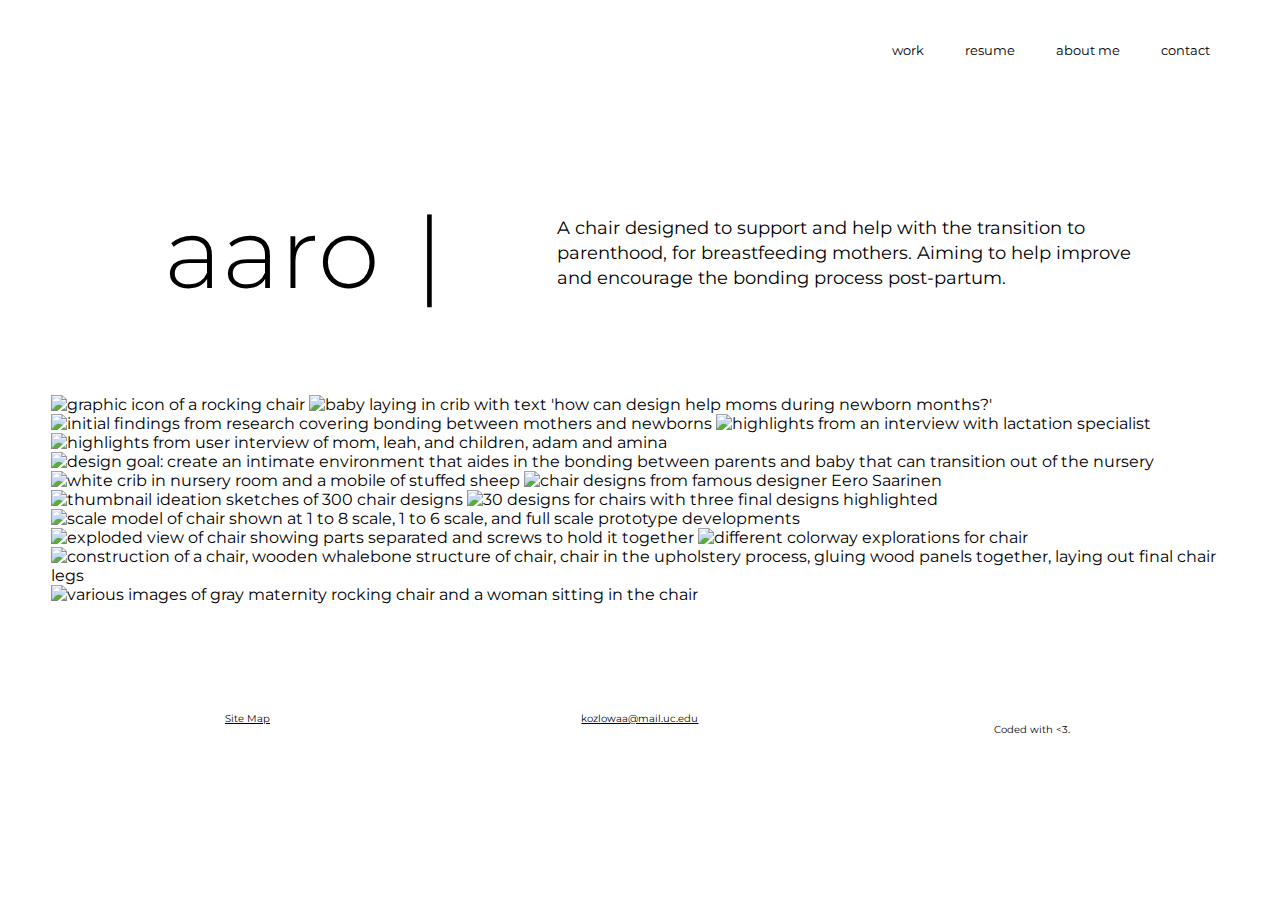
==== aaro.html @ 40eca385 "Add files via upload" ====
<!DOCTYPE html>

<html lang="en-US">

<head>
    <title>Work - Aaro</title> 
    <meta charset="utf-8">
    <meta name="viewport" content="width=device-width, initial-scale=1.0">
    <link rel="stylesheet" type="text/css" href="Kozlowski_Portfolio.css">
    <link rel="stylesheet" href="https://fonts.googleapis.com/css?family=Montserrat:300,400,500,600" type="text/css">
    <link rel="icon" href="/favicon.ico" type="image/x-icon">
    <link rel="icon" href="/favicon-32x32.png" type="image/png" sizes="32x32">
    <link rel="icon" href="/favicon-16x16.png" type="image/png" sizes="16x16">
</head>
    
<body>
    
<header>
<a href="index.html"><div class="logo"></div></a>
<nav>
    <ul>
    <li><a class="navDark" href="work.html">work</a></li>
    <li><a class="navDark" href="resume.html">resume</a></li>
    <li><a class="navDark" href="about-me.html">about me</a></li>
    <li><a class="navDark" href="contact.html">contact</a></li>
    </ul>
</nav>
</header>
    
<main>
    <div class="row">
        <div class="col-1"></div>
        <div class="col-4 page-title-mobile">
            <h1 class="page-title">aaro</h1>
        </div>
        <p class="col-7 subtext-mobile" id="title-subtext-work">A chair designed to support and help with the transition to <br>parenthood, for breastfeeding mothers. Aiming to help improve <br>and encourage the bonding process post-partum.</p>
    </div>
    <img class="col-12" src="Images/aaro/portfolio_kozlowski_Page_04.jpg" alt="graphic icon of a rocking chair">
    <img class="col-12" src="Images/aaro/portfolio_kozlowski_Page_05.jpg" alt="baby laying in crib with text 'how can design help moms during newborn months?'">
    <img class="col-12" src="Images/aaro/portfolio_kozlowski_Page_06.jpg" alt="initial findings from research covering bonding between mothers and newborns">
    <img class="col-12" src="Images/aaro/portfolio_kozlowski_Page_07.jpg" alt="highlights from an interview with lactation specialist">
    <img class="col-12" src="Images/aaro/portfolio_kozlowski_Page_08.jpg" alt="highlights from user interview of mom, leah, and children, adam and amina">
    <img class="col-12" src="Images/aaro/portfolio_kozlowski_Page_09.jpg" alt="design goal: create an intimate environment that aides in the bonding between parents and baby that can transition out of the nursery">
    <img class="col-12" src="Images/aaro/portfolio_kozlowski_Page_10.jpg" alt="white crib in nursery room and a mobile of stuffed sheep">
    <img class="col-12" src="Images/aaro/portfolio_kozlowski_Page_11.jpg" alt="chair designs from famous designer Eero Saarinen">
    <img class="col-12" src="Images/aaro/portfolio_kozlowski_Page_12.jpg" alt="thumbnail ideation sketches of 300 chair designs">
    <img class="col-12" src="Images/aaro/portfolio_kozlowski_Page_13.jpg" alt="30 designs for chairs with three final designs highlighted">
    <img class="col-12" src="Images/aaro/portfolio_kozlowski_Page_14.jpg" alt="scale model of chair shown at 1 to 8 scale, 1 to 6 scale, and full scale prototype developments">
    <img class="col-12" src="Images/aaro/portfolio_kozlowski_Page_15.jpg" alt="exploded view of chair showing parts separated and screws to hold it together">
    <img class="col-12" src="Images/aaro/portfolio_kozlowski_Page_16.jpg" alt="different colorway explorations for chair">
    <img class="col-12" src="Images/aaro/portfolio_kozlowski_Page_17.jpg" alt="construction of a chair, wooden whalebone structure of chair, chair in the upholstery process, gluing wood panels together, laying out final chair legs">
    <img class="col-12" src="Images/aaro/portfolio_kozlowski_Page_18.jpg" alt="various images of gray maternity rocking chair and a woman sitting in the chair">
</main>
    
<footer>
    <div class="footer row">
        <a class="click col-4" href="sitemap.html">Site Map</a>
        <a class="click col-4" href="mailto:kozlowaa@mail.uc.edu">kozlowaa@mail.uc.edu</a>
        <p class="col-4">Coded with &lt;3.</p>
    </div>
</footer>
 
</body>

</html>
---- Kozlowski_Portfolio.css ----
* {
    font-family: "Montserrat", sans-serif;
    box-sizing: border-box;
}

/********* Responsive Grid Sizing ***************/

body {
    margin-left: 4%;
    margin-right: 4%;
    background-color: #FFFFFF;
}

.col-1 { width: 8.33%; }
.col-2 { width: 16.66%; }
.col-3 { width: 25%; }
.col-4 { width: 33.33%; }
.col-5 { width: 41.66%; }
.col-6 { width: 50%; }
.col-7 { width: 58.33%; }
.col-8 { width: 66.66%; }
.col-9 { width: 75%; }
.col-10 { width: 83.33%; }
.col-11 { width: 91.66%; }
.col-12 { width: 100%; }

.row {
    position: relative;
    width: 100%;
}

.row [class*="col-"] {
    float: left;
    padding: 15px;
}

.row:first-child {
    padding-left: 0;
}

.row:last-child {
    padding-right: 0;
}

.row::after {
    content: "";
    clear: both;
    display: table;
}

main {
    clear: both;
    margin: auto;
}

div {
    padding: 0;
}

/*********** Header Styling ****************/

header {
    height: 3em;
}

.logo {
    background-image: url(Images/logo-color.svg);
    background-repeat: no-repeat;
}

.logo:hover {
    background-image: url(Images/logo-line.svg);
    background-repeat: no-repeat;
}

div.logo {
    width: 5.5vw;
    height: 5.5vw;
    float: left;
    margin: 1em;
}

nav {
    float: right;
}

nav ul li{
    list-style-type: none;
    display:inline-block;
    font-weight: 400;
    font-size: 1vw;
    padding: 1.45em;
}

/********** Link Styling ****************/

a.navDark:link {
    text-decoration: none;
    color: #000000;
}

a.navDark:visited {
    color: #000000;
}

a.navWhite:link {
    color: #FFFFFF;
    text-decoration: none;
}

a.navWhite:visited{
    text-decoration: none;
    display:inline-block;
    font-weight: 400;
    font-size: 1vw;
    color: #FFFFFF;
}

a.click:link {
    text-decoration: underline;
    color: #000000;
}

a.click:visited {
    text-decoration: underline;
    color: #F73959;
}

a.navDark:hover, a.click:hover, a.navWhite:hover{
    color: #F73959;
}

a.navDark:active, a.click:active, a.navWhite:active{
    color: #7AC7C3;
}

a.company:link, a.company:visited {
    color: #F73959;
    text-decoration: none;
}

a.company:hover {
    color: #F73959;
    text-decoration: underline;
}

a.company:active {
    color: #7AC7C3;
}

a.overlay:link {
    color: #FFFFFF;
    text-decoration: none;
}

a.overlay:visited {
    text-decoration: none;
}

/************* Home Page Styling ******************/

#home-text {
    font-size: 8vw;
    font-weight: 500;
    margin: 0;
    margin-bottom: 30px;
}

#home-div {
    margin-top: 7em;
}

.text_1, .text_2, .text_3 {
    font-size: 8vw;
    font-weight: 500;
    color: #FFCECE;
    display: inline-block;
    overflow: hidden;
    white-space: nowrap;
    position: relative;
    animation-timing-function: steps(18, end);
    animation-duration: 18s;
    animation-iteration-count: infinite;
}

.text_1 {
    animation-name: text1;
}

.text_2 {
    animation-name: text2;
    left: -5px;
}

.text_3 {
    animation-name: text3;
    left: -18px;
}

.text_1::after, .text_2::after, .text_3::after{
    content: "|";
    position: absolute;
    right: -10px;
    animation-name: caret;
    animation-duration: .75s;
    animation-timing-function: steps(1, end);
    animation-iteration-count: infinite;
}

@keyframes text1 {
    0%, 33%, 66%, 100% {
        width: 0;
    }
    10%, 22% {
        width: 9.2em;
    }
}

@keyframes text2 {
    0%, 33%, 66%, 100% {
        width: 0;
    }
    43%, 55% {
        width: 10em;
    }
}

@keyframes text3 {
    0%, 33%, 66%, 100% {
        width: 0;
    }
    76%, 88% {
        width: 9.05em;
    }
}

@keyframes caret {
    0%, 100% {
        opacity: 0;
    }
    20%, 80% {
        opacity: 1;
    }
}

body.home {
    background-color: #353535;
    color: #FFFFFF; 
}

#index {
    margin-left: auto;
    margin-right: auto;
    margin-top: 18vw;
    text-align: center;
    font-size: 1vw;
}

.downArrow {
    border: solid #FFFFFF;
    border-width: 0 1px 1px 0;
    display: inline-block;
    padding: 10px;
    transform: rotate(45deg);
    z-index: -1;
}

.downArrow:hover {
    border-color: #F73959;
}

.downArrow:active {
    border-color: #7AC7C3;
}

/******************** Text/Font Styling *********************/

.page-title {
    font-size: 7.75vw;
    font-weight: 300;
}

.page-title::after {
    content: "|";
    position: absolute;
    display: inline;
    margin: 0px .35em;
}

#title-subtext-resume {
    margin: 7.8vw 0;
}

#title-subtext-work {
    margin: 7vw 0;
}

.page-title-other {
    font-size: 7.75vw;
    font-weight: 300;
}

h2 {
    font-size: 2.5vw;
    font-weight: 500;
    margin: 2vw 0;
}

h3 {
    color: #F73859;
    font-size: 2vw;
    font-weight: 600;
    padding: 0;
    margin: 1vw 0;
}

th {
    color: #F73859;
    font-size: 2vw;
    font-weight: 600;
    padding: 0;
    margin: 1vw 0;
    text-align: left;
}

td.resume {
    font-weight: 400;
    font-size: 1.4vw;
    list-style-type: none;
    text-align: left;
    margin: 0;
    line-height: 1.55;
    padding: 0 6vw 0 0;
}

caption {
    font-size: 2.5vw;
    font-weight: 500;
    margin: 2vw 0;
    text-align: left;
}

table {
    margin: 0 9.25vw 6vw;
}

h4 {
    font-size: 1.5vw;
    font-weight: 400;
    color: #646464;
    padding: 0;
    margin: 0;
}

p {
    font-weight: 400;
    font-size: 1.4vw;
    line-height: 1.4;
}

/******************** About Me Page Styling *********************/

.profile-image {
    height: 40vw;
    border-radius: 12px;
    margin-right: 5vw;
    width: 35%;
    overflow: hidden;
    position: relative;
}

.profile-pic {
    display: block;
    width: auto;
    position: absolute;
    height: 100%;
    top: 0;
    left: 0;
}

#aboutText {
    padding-top: 0;
}

.button {
    background-color: #7AC7C3;
    border: 2px solid #FFFFFF;
    color: #000000;
    padding: 1.5vw;
    text-align: center;
    text-decoration: none;
    display: block;
    font-size: 1vw;
    border-radius: 10px;
    margin: 2vw auto;
    transition-duration: 0.4s;
    width: 30%;
}

input.button {
    margin-right: 7vw;
    width: 10vw;
}

.button:hover {
    background-color: #FFFFFF;
    border: 2px solid #7AC7C3;
}

.footer {
    font-size: .75vw;
    margin-top: 8%;
    text-align: center;
}

.footer p {
    font-size: .75vw;
}

.center {
    margin: auto;
}

.resumeHeader {
    height: 4vw;
}

/************* Contact Page Styling ****************/

#contact-email-icon {
    background-image: url(Images/mail-icon.svg);
    background-repeat: no-repeat;
    width: 7.5vw;
    height: 5.5vw;
    margin: 2vw auto;
}

#contact-phone-icon {
    background-image: url(Images/phone-icon.svg);
    background-repeat: no-repeat;
    width: 7.5vw;
    height: 5.5vw;
    margin: 2vw auto;
}

#contact-location-icon {
    background-image: url(Images/location-icon.svg);
    background-repeat: no-repeat;
    width: 7.5vw;
    height: 5.5vw;
    margin: 2vw auto 1vw;
}
.contact-card {
    text-align: center;
}

form {
    margin: 15px 0;
}

#message {
    background-color: rgba(35, 35, 35, 10%);
    height: 150px;
    border-radius: 2px;
    padding: 5px;
    margin: 1vw 0;
    border: 0px;
    color: rgba(35, 35, 35, 60%);
    font-size: 1.25vw;
    resize: vertical;
    max-height: 500px;
}

#fname, #lname, #email {
    background-color: rgba(35, 35, 35, 10%);
    height: 3vw;
    border-radius: 2px;
    padding: 5px;
    margin: 1vw 1vw 1vw 0;
    border: 0px;
    color: rgba(35, 35, 35, 60%);
    font-size: 1.25vw;
}

label {
    display: none;
}

/************* Work Page Styling ****************/

.work-card {
    position: relative;
    height: 25vw;
    width: 35vw;
    margin: 10px;
    border-radius: 5px;
    overflow: hidden;
    text-align: center;
}

.image {
    display: block;
    width: auto;
    position: absolute;
    top: 0;
    left: 0;
    height: 100%;
}

.overlay {
    position: absolute;
    top: 0;
    bottom: 0;
    left: 0;
    right: 0;
    height: 100%;
    width: 100%;
    opacity: 0;
    transition: .5s ease;
    background-image: radial-gradient( rgba(0,0,0,.2), rgba(0,0,0,.4));
}

.text {
    position: relative;
    top: 45%;
    color: white;
    text-decoration: none;
    font-weight: 600;
    padding: 0;
}

.work-card:hover .overlay {
    opacity: 1;
}

.full-bleed {
    width: 100%;
}

.introduction {
    margin-bottom: 3vw;
}

figure {
    position: relative;
    height: 30vw;
    overflow: hidden;
    margin: 3.83vw;
}

.pro-esports {
    position: absolute;
    display: block;
    width: auto;
    height: 100%;
    left: -15vw;
    top:0;
}

.video-wrapper {
    width: 95%;
    max-width: 1200px;
    margin: 3vw auto;
    position: relative;
}
.video-container {
    height: 0;
    width: 100%;
    max-width: 100%;
    padding-bottom: 56.25%;
    position: relative;
}

.video-container video {
    position: absolute;
    top: 0;
    left: 0;
    height: 100%;
    width: 100%;
    max-width: 100%;
}

.video-caption {
    width: 80%;
    margin: auto;
}

.portfolio {
    margin-bottom: 6vw;
}
/************* Mobile Styling ****************/

@media only screen and (max-width: 37.5em) {
    
    * {
        font-family: "Montserrat", sans-serif;
        box-sizing: border-box;
    }

    .mobile-resume {
        width: 80%;
        margin: 0 10%;
    }
    
    .mobile-work-card {
        width: 100%;
    }
    
    .image {
        width: 100%;
        height: auto;
        position: absolute;
        top: -40%;
    }
    
    .col-1 {
        display: none;
    }
    
    div.logo {
        width: 10vw;
        height: 10vw;
        float: left;
    }
    
    nav ul li{
        font-weight: 400;
        font-size: 2vw;
        padding: 2em 1em;
    }
    
    #home-text {
        font-size: 10vw;
        margin-bottom: 10px;
    }
    
    #index {
        margin-top: 18vw;
        text-align: center;
        font-size: 2vw;
    }
    
    .page-title-mobile {
        font-size: 7.75vw;
        font-weight: 300;
        width: 100%;
        text-align: center;
    }

    .page-title::after {
        display: none;
    }
    
    p {
        font-size: 2vw;
        line-height: 1.4;
        margin: 0;
    }
    
    .subtext-mobile {
        width: 100%;
        text-align: center;
        margin: 0;
    }
    
    #title-subtext-work {
        margin: 0;
    }
    
    #title-subtext-resume {
        margin: 0;
    }
    
    h2 {
        font-size: 4vw;
    }

    h3 {
        font-size: 3vw;
    }
    
    h4 {
        font-size: 2vw;
        margin: 0 0 10px 0;
    }
    
    th {
        font-size: 3vw;
    }

    td.resume {
        font-size: 2vw;
        line-height: 1.3;
        padding: 0;
    }

    caption {
        font-size: 4vw;
        margin: 20px 0;
    }
    
    .mobile-resume-bottom {
        width: 40%;
        margin: 0 0 0 30px;
    }
    
    .page-title-other {
        text-align: center;
    }
    
    .profile-image {
        display: none;
    }
    
    #aboutText {
        width: 100%;
        padding: 30px;
    }
}
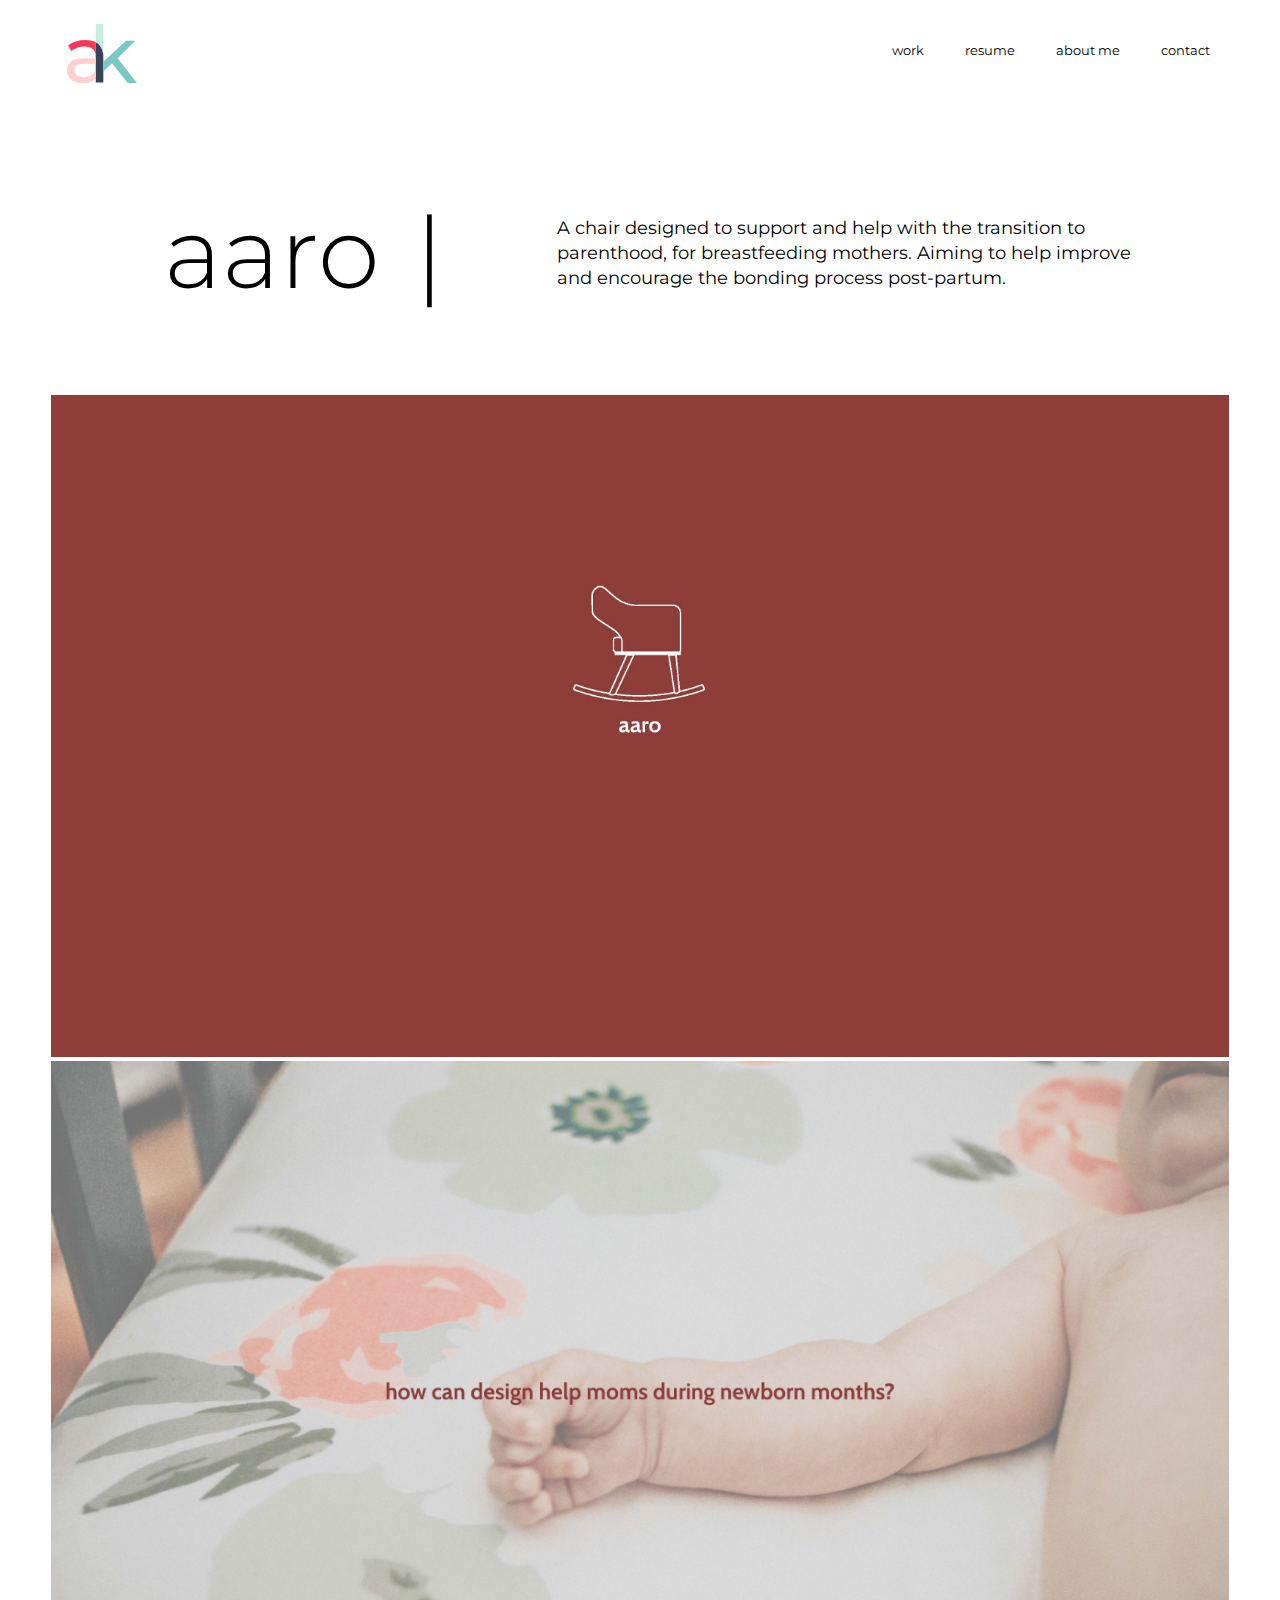
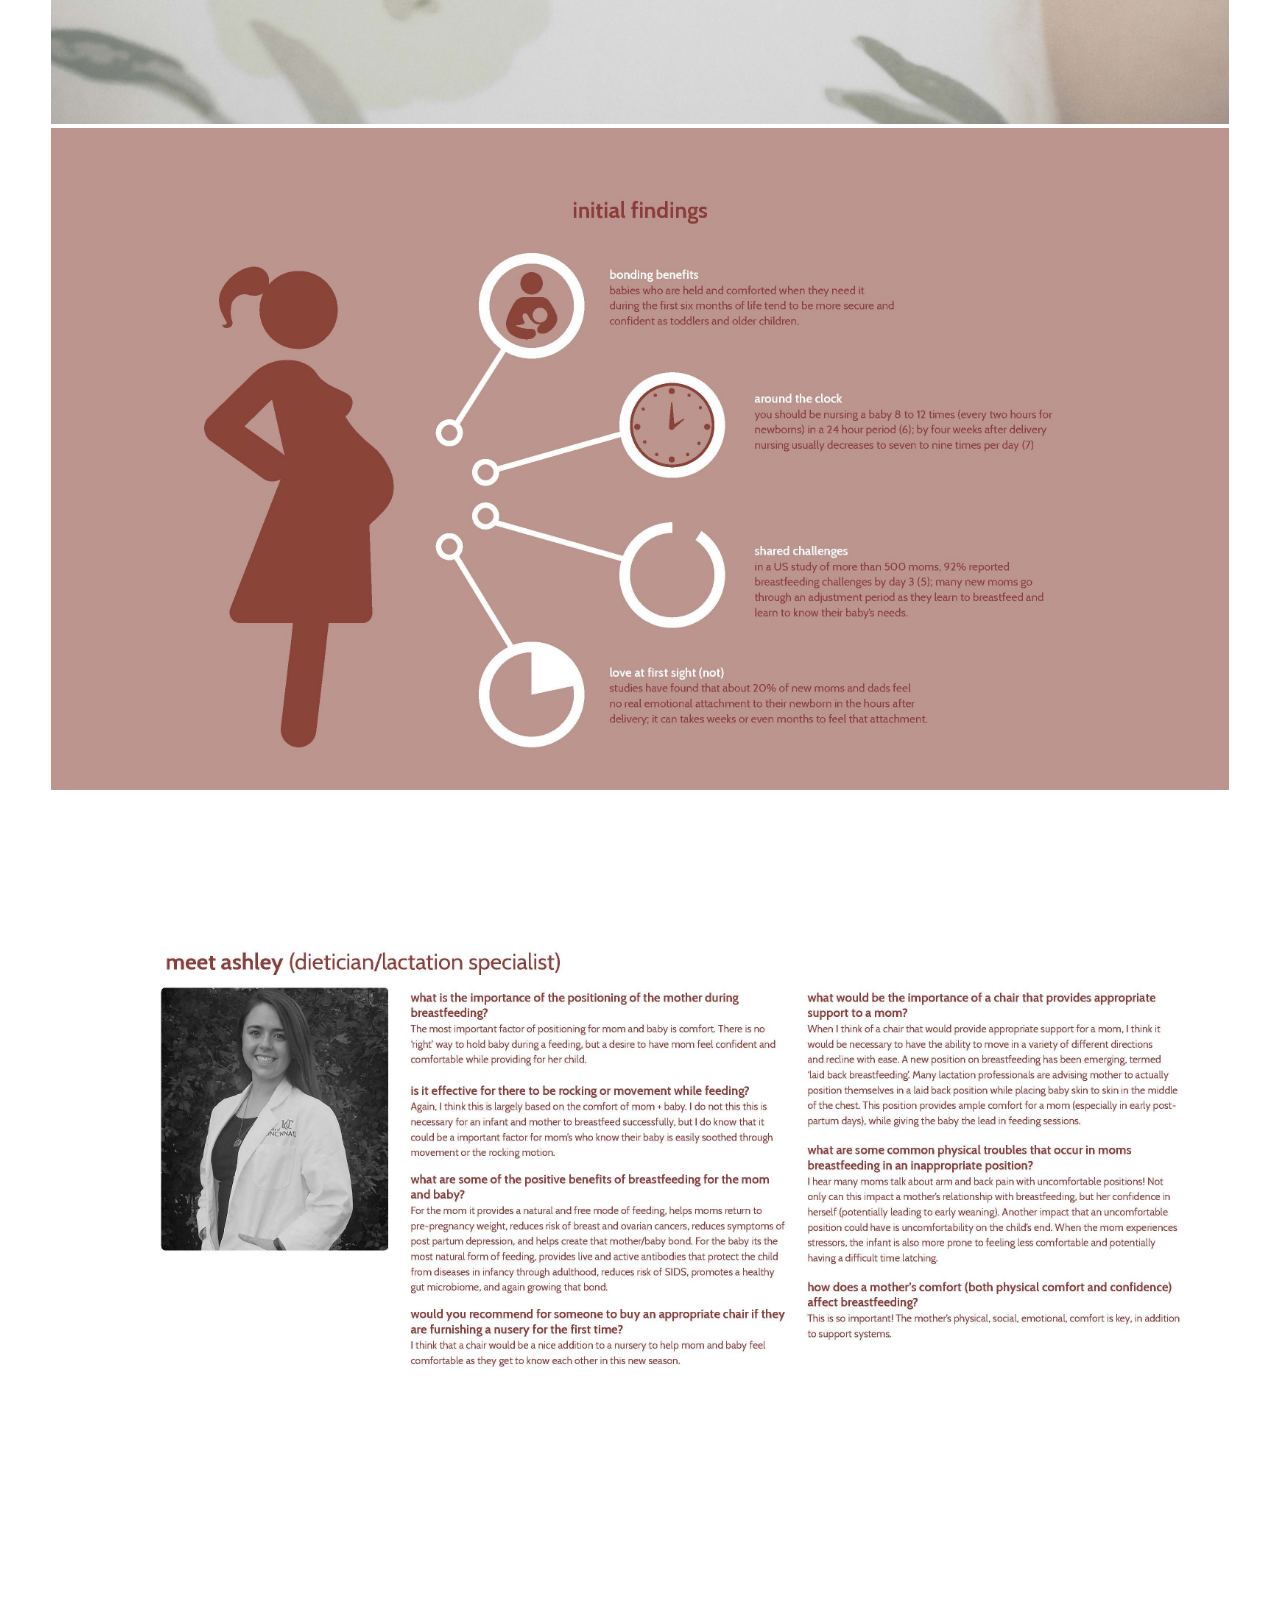
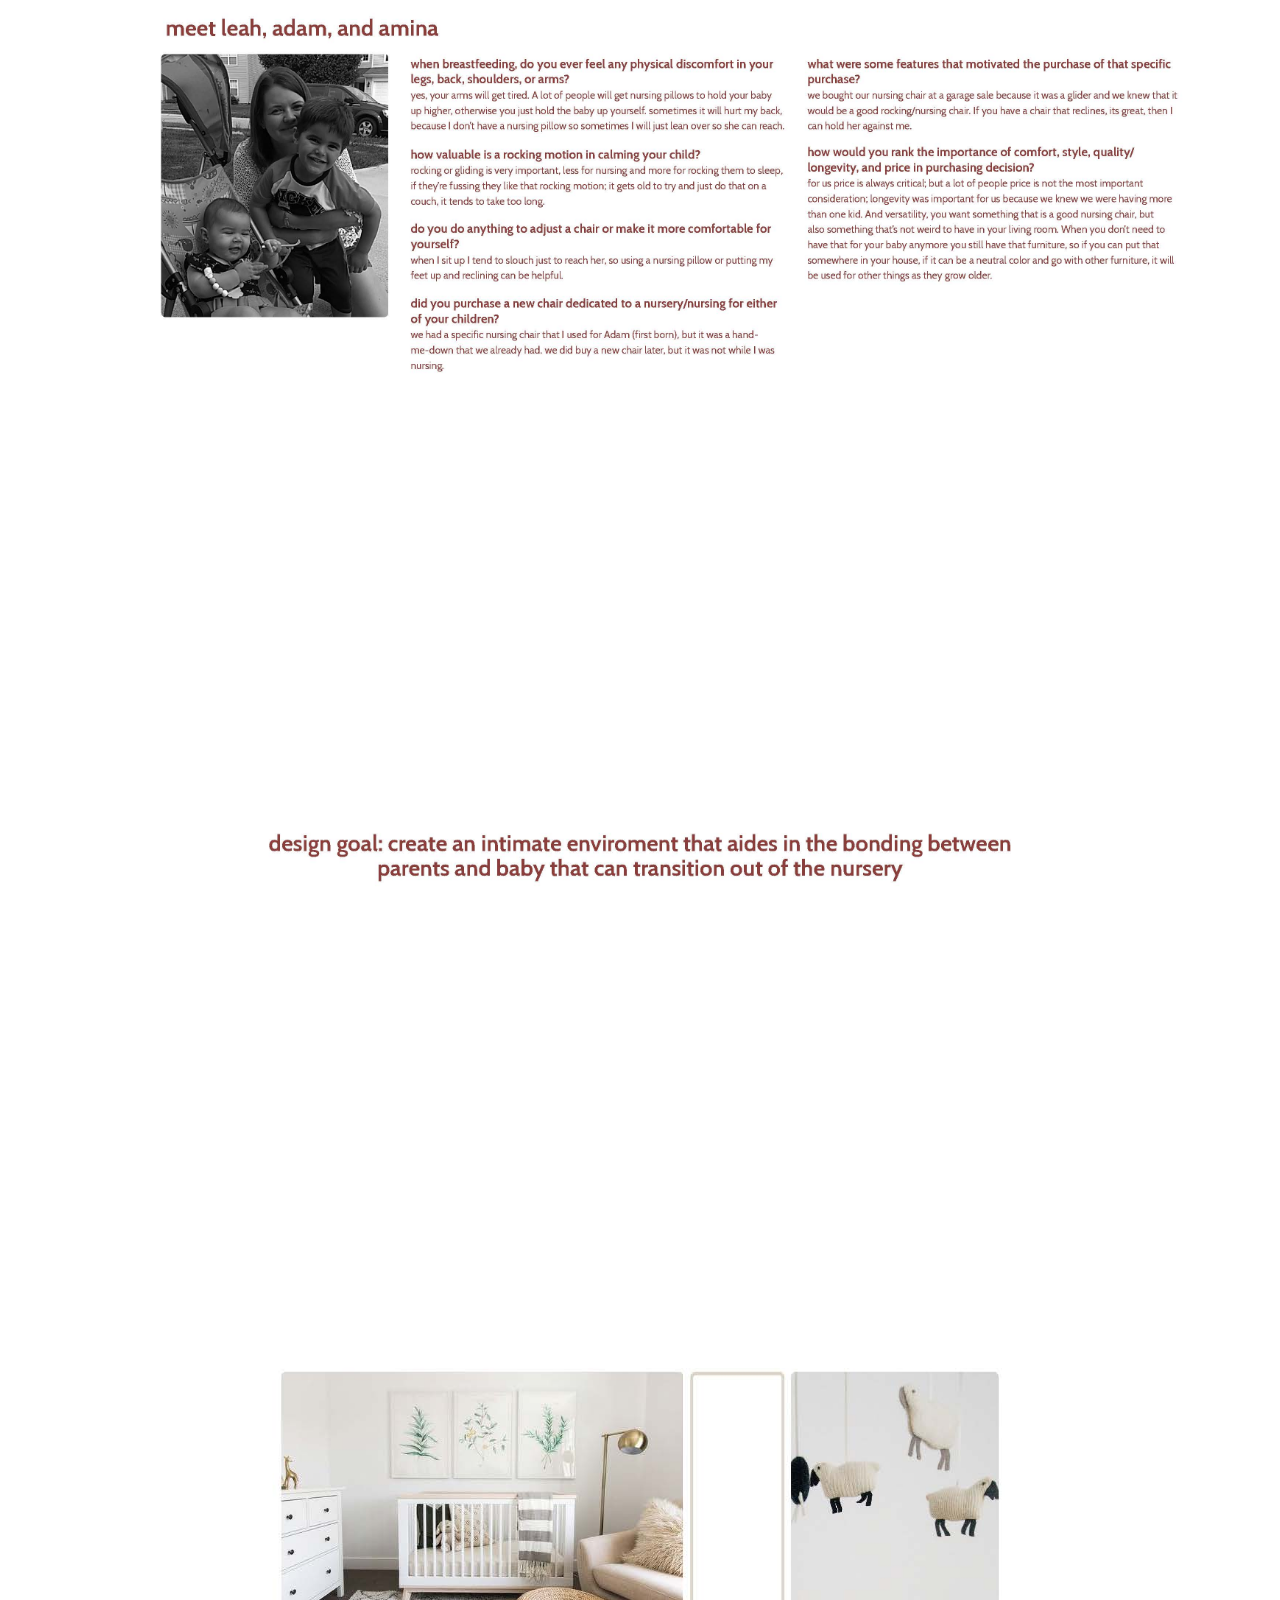
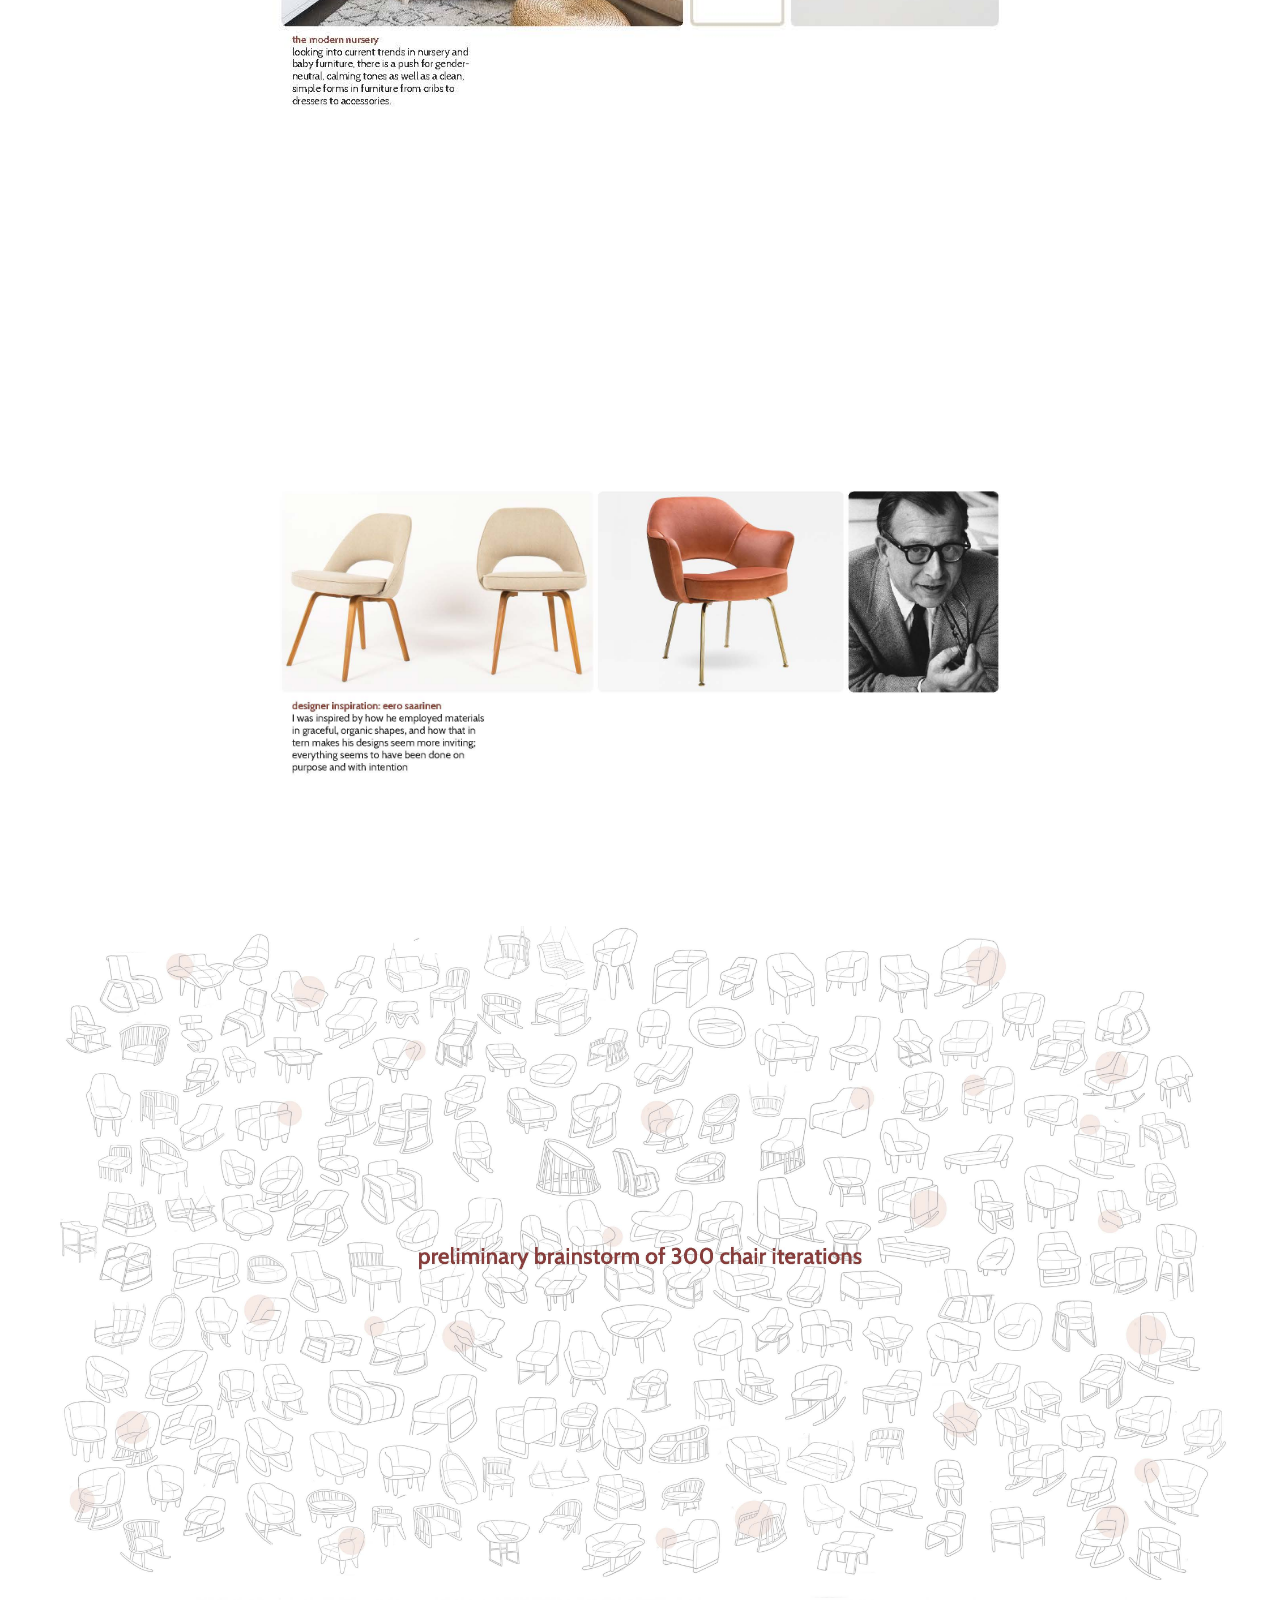
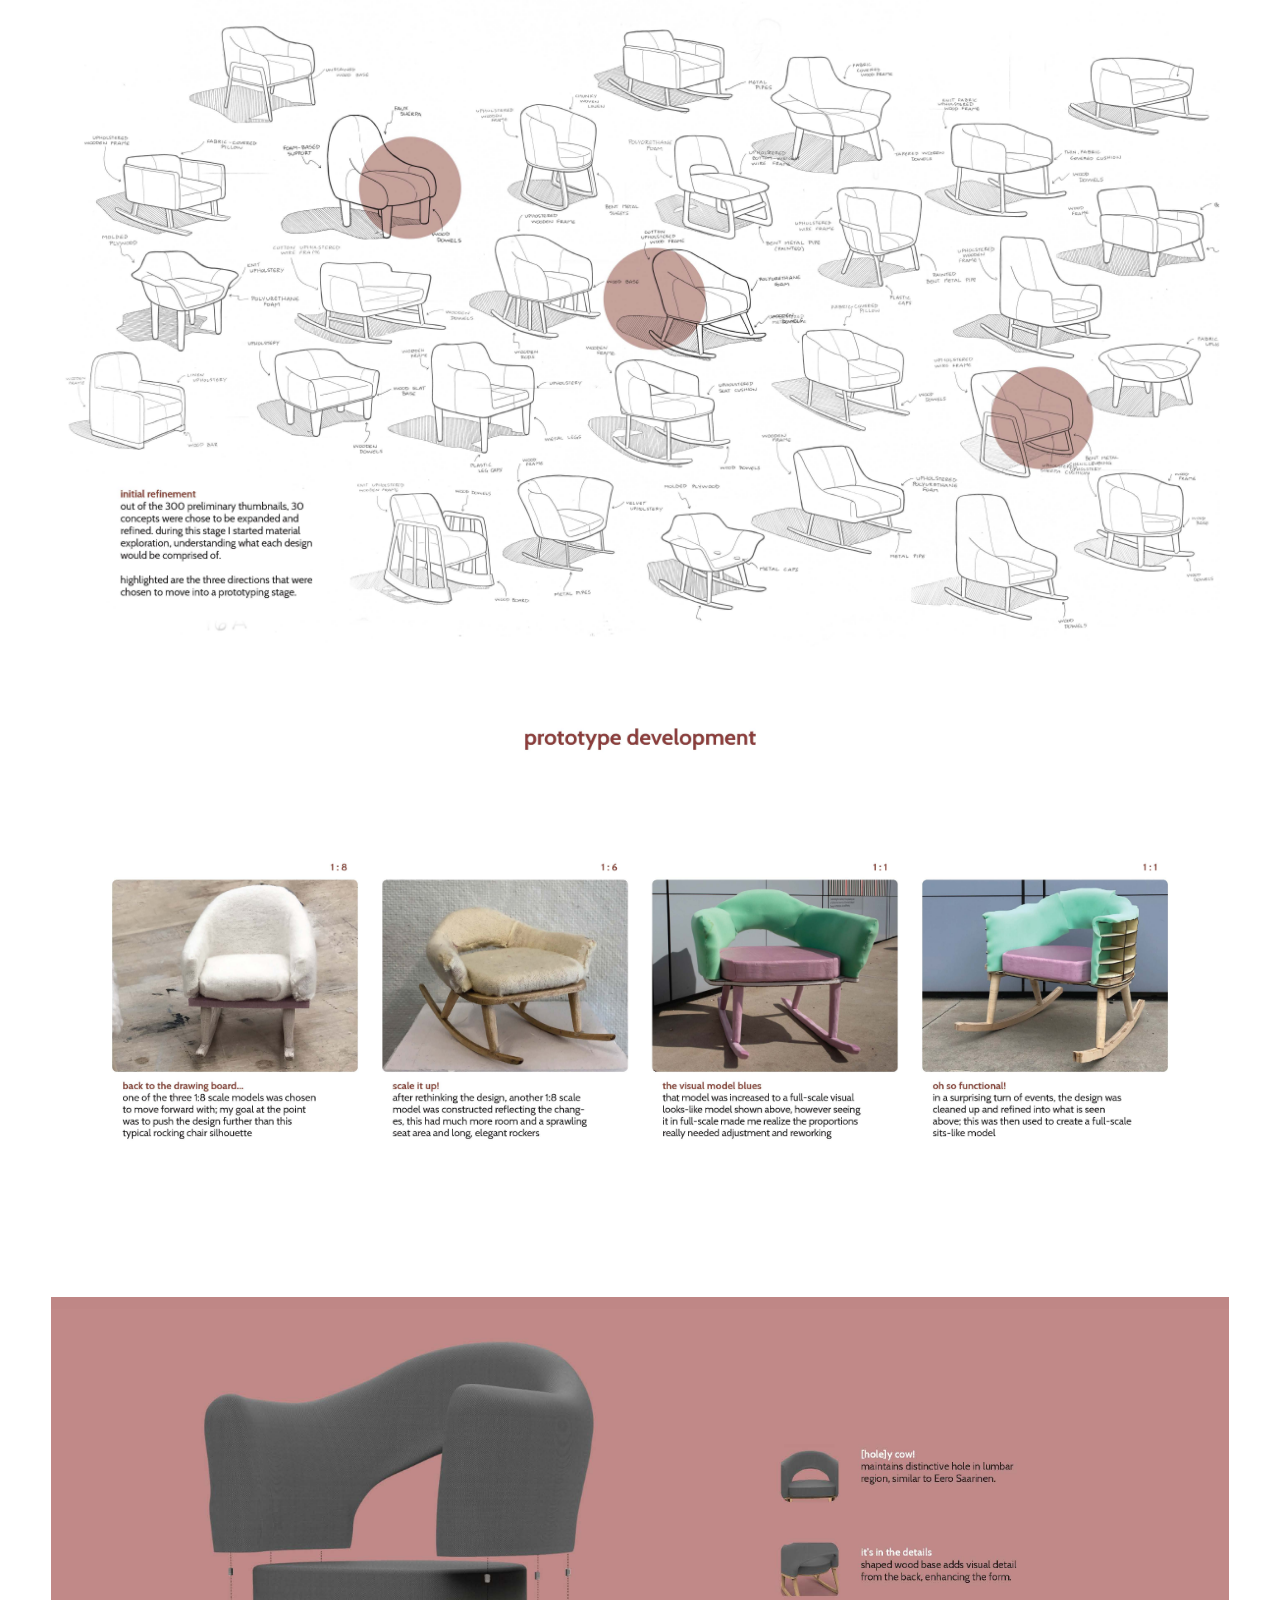
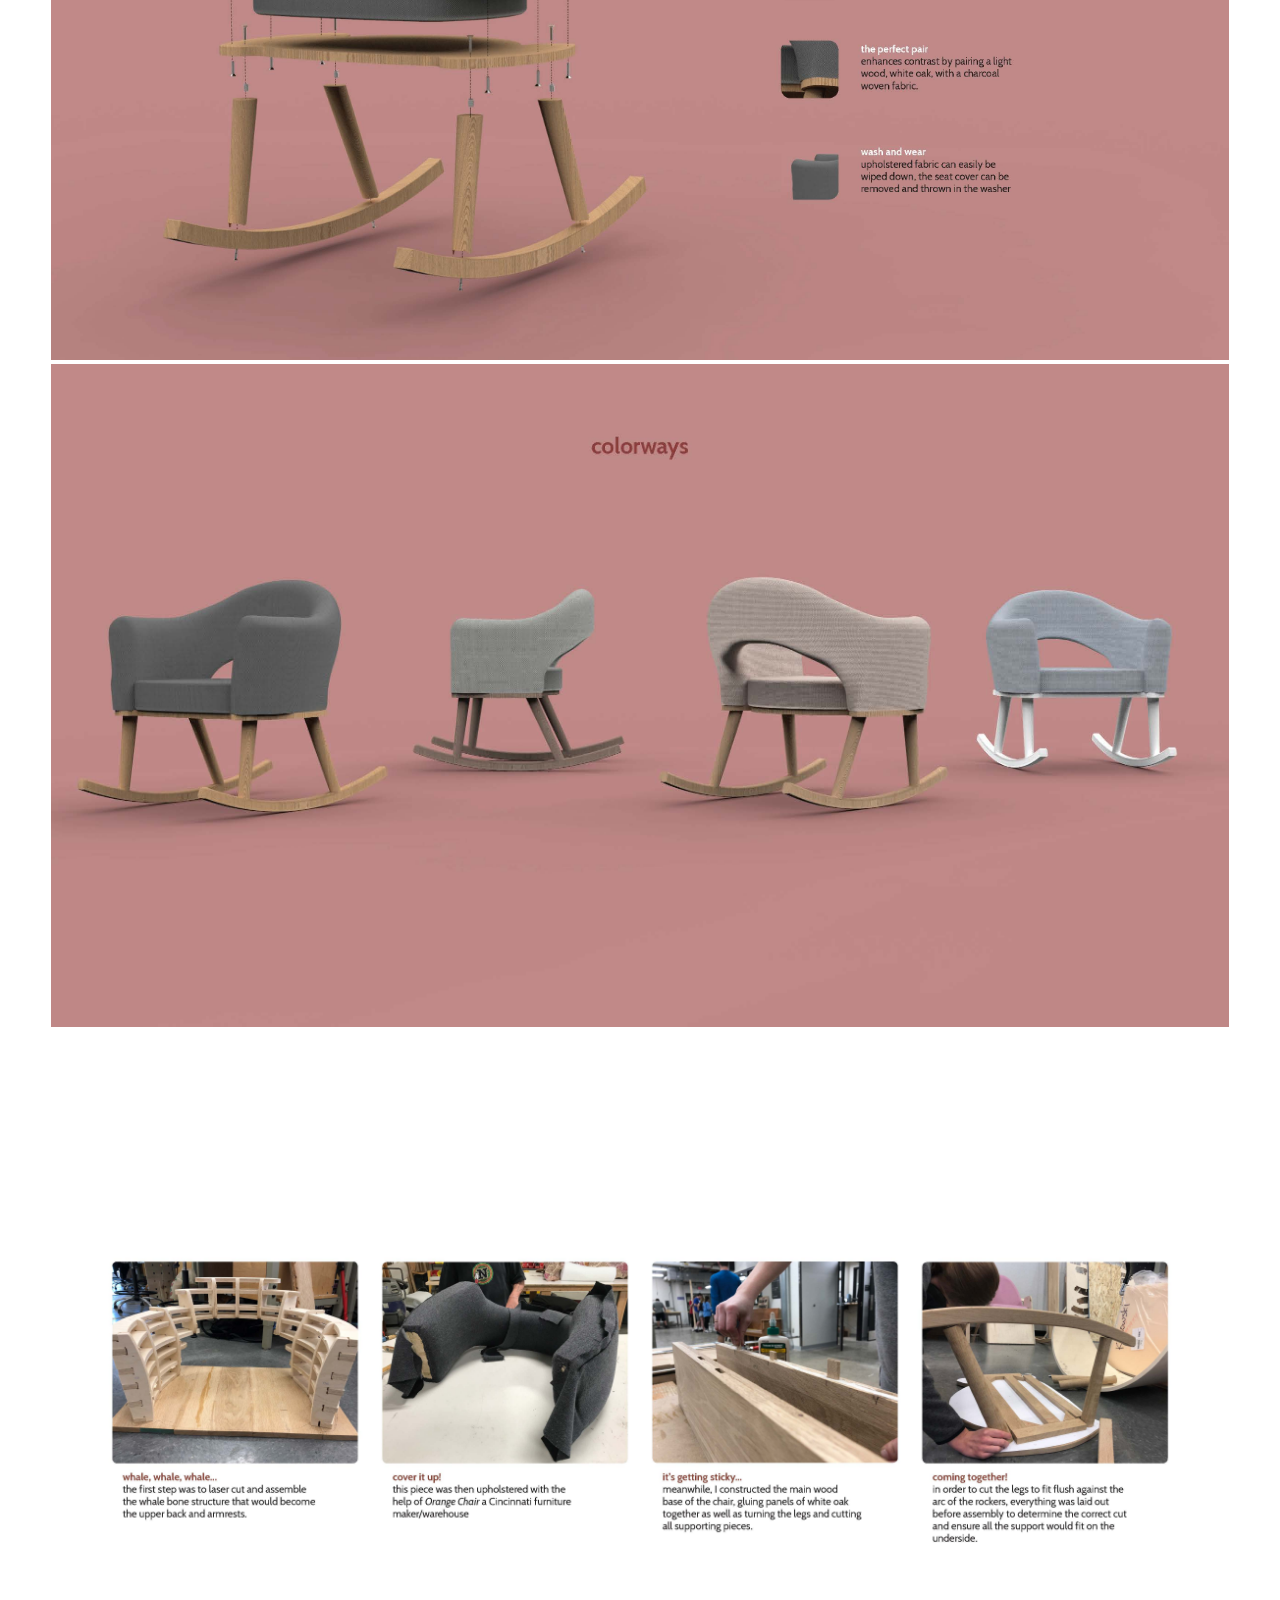
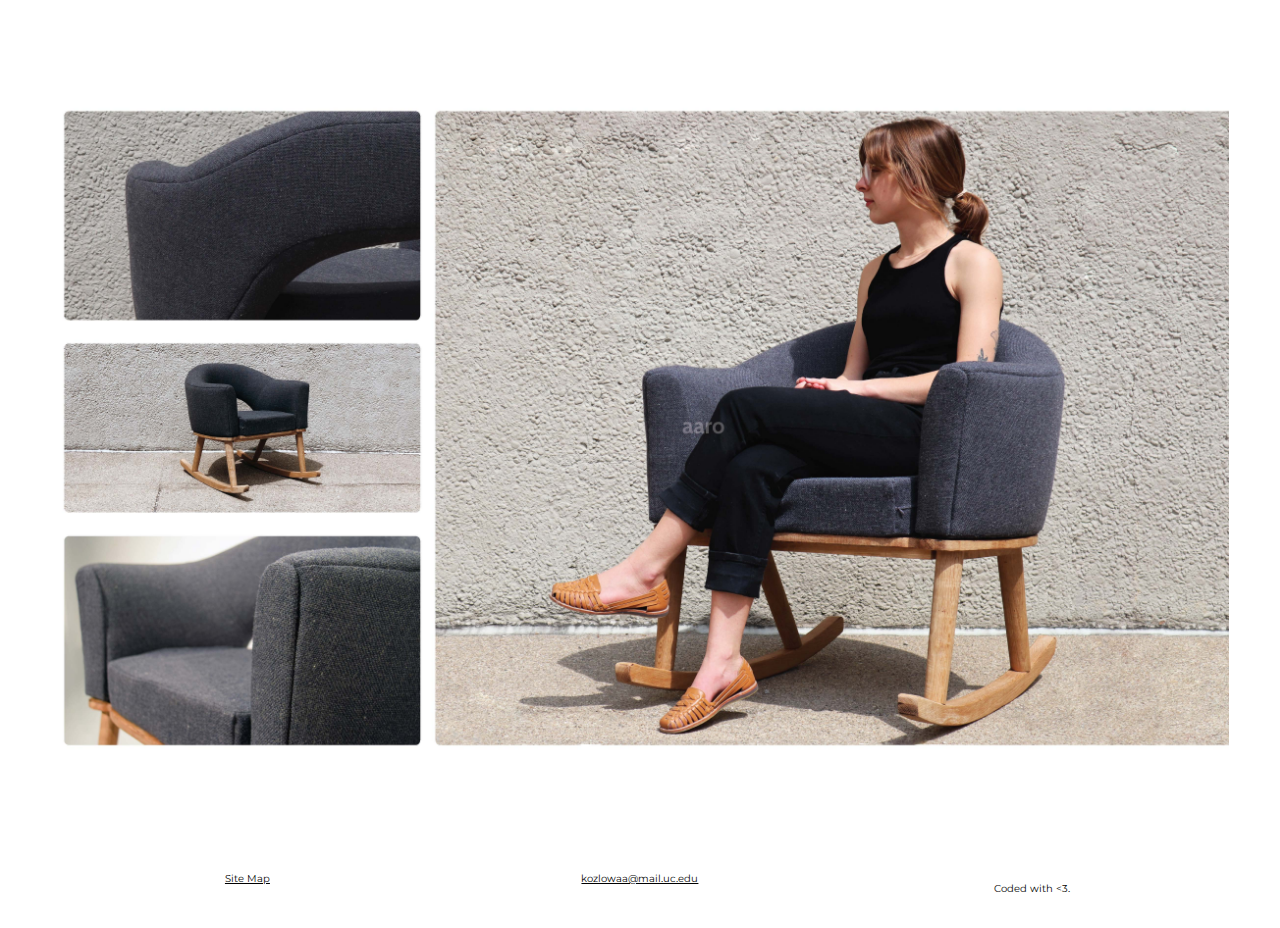
==== commit b33c25e2: "Update aaro.html" ====
--- a/aaro.html
+++ b/aaro.html
@@ -21,7 +21,7 @@
     <ul>
     <li><a class="navDark" href="work.html">work</a></li>
     <li><a class="navDark" href="resume.html">resume</a></li>
-    <li><a class="navDark" href="about-me.html">about me</a></li>
+    <li><a class="navDark" href="aboutme.html">about me</a></li>
     <li><a class="navDark" href="contact.html">contact</a></li>
     </ul>
 </nav>
@@ -62,4 +62,4 @@
  
 </body>
 
-</html>+</html>
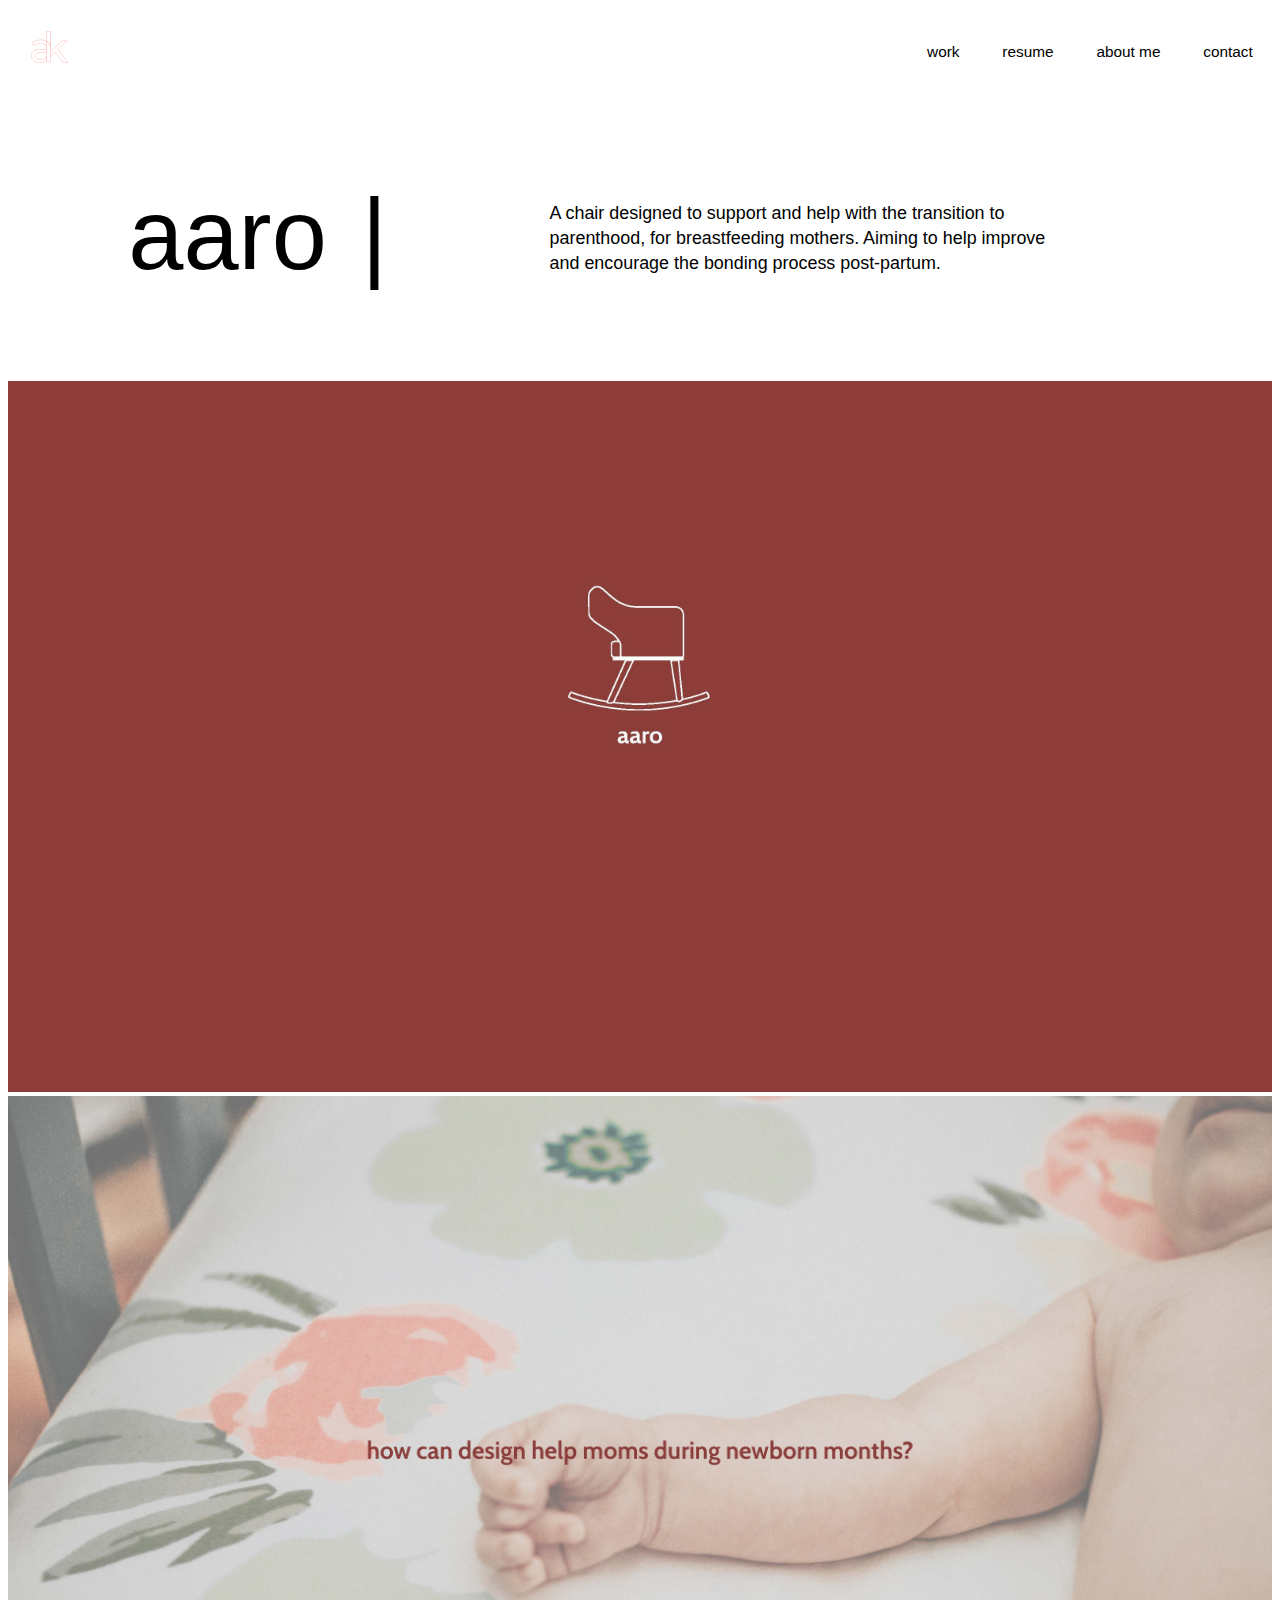
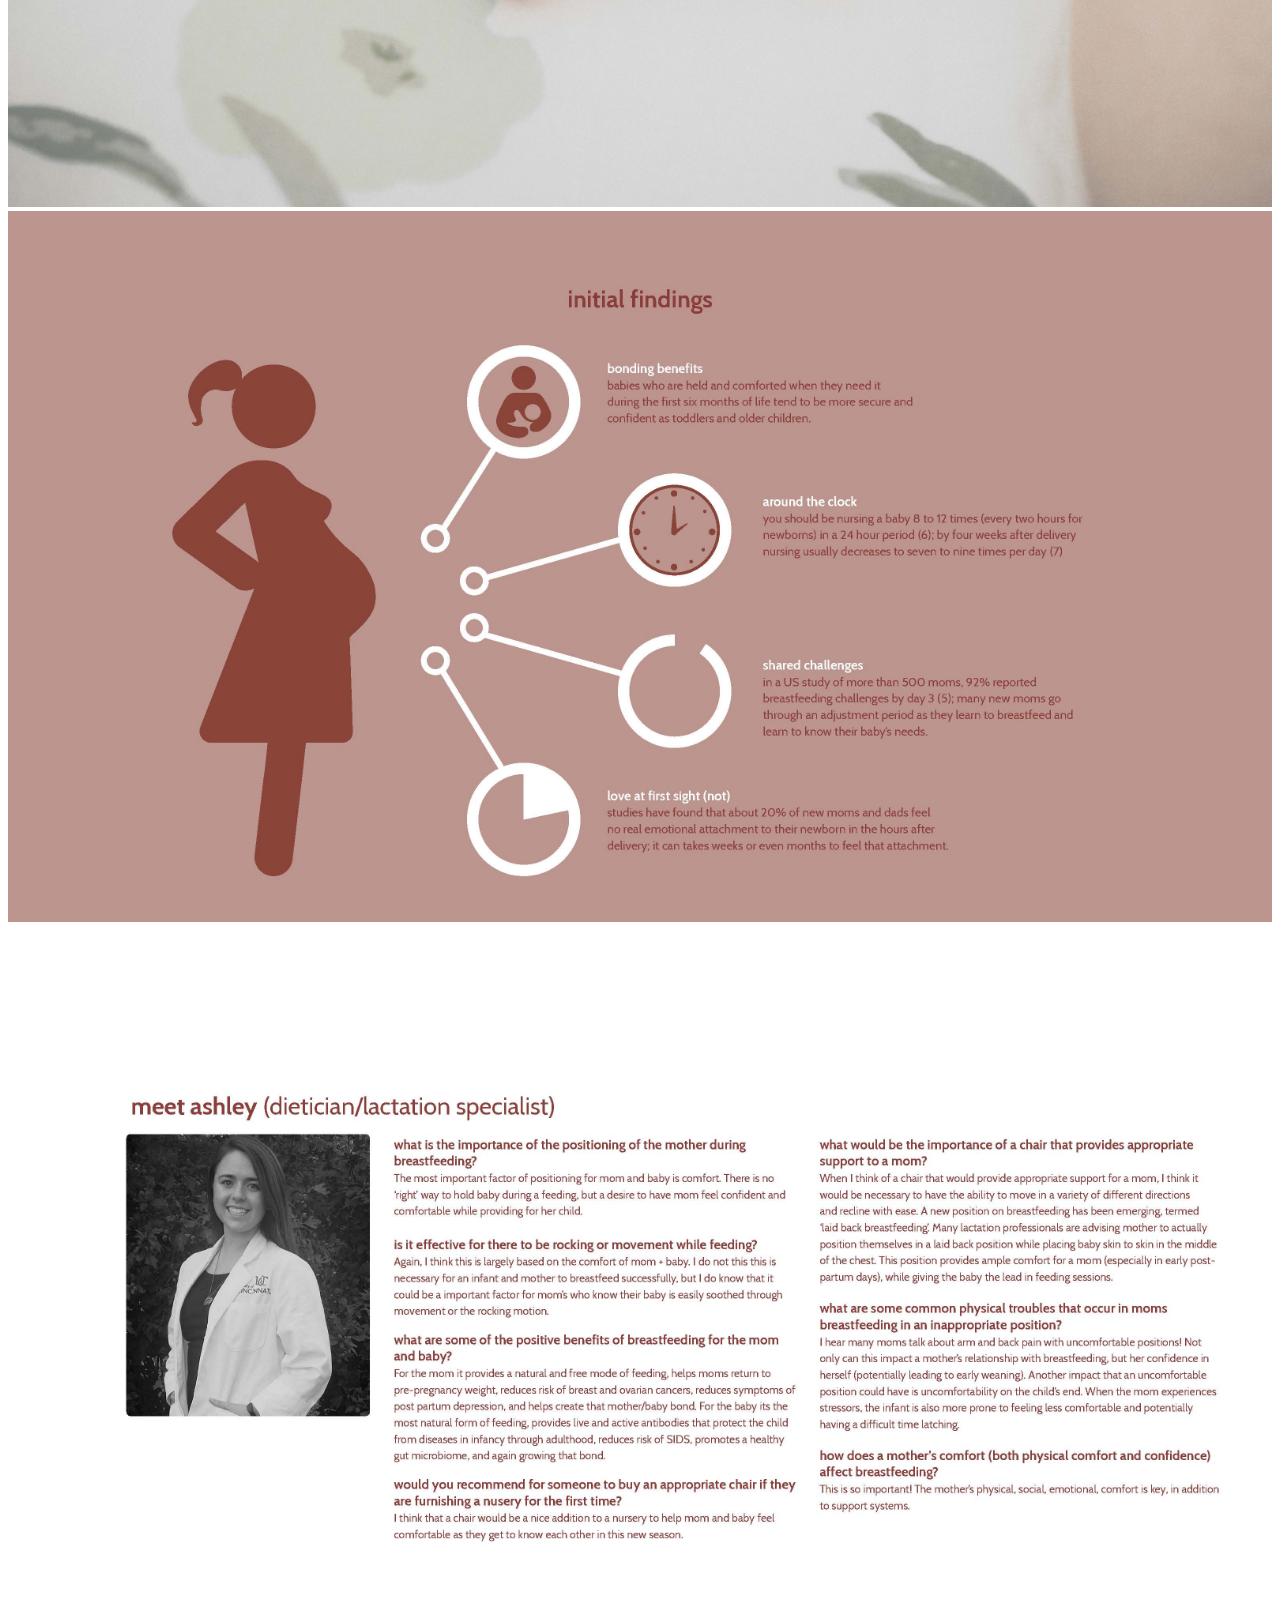
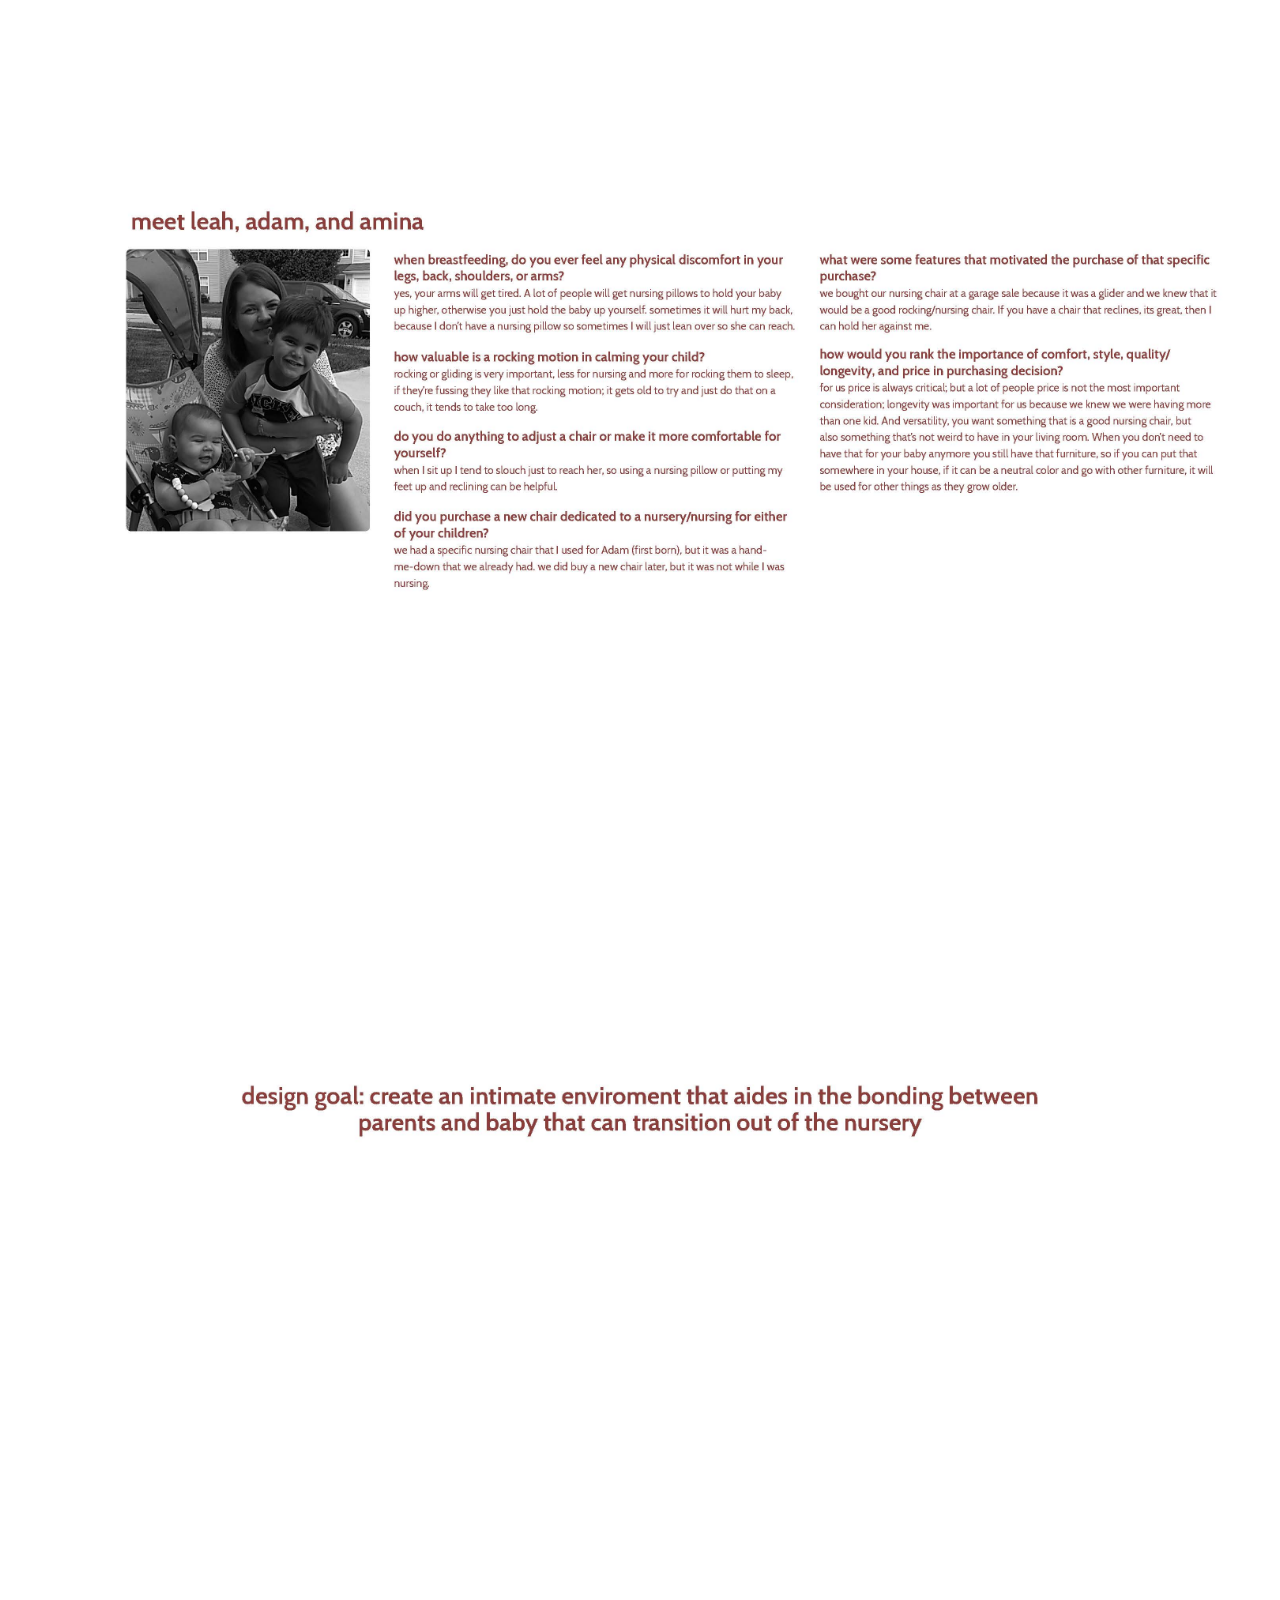
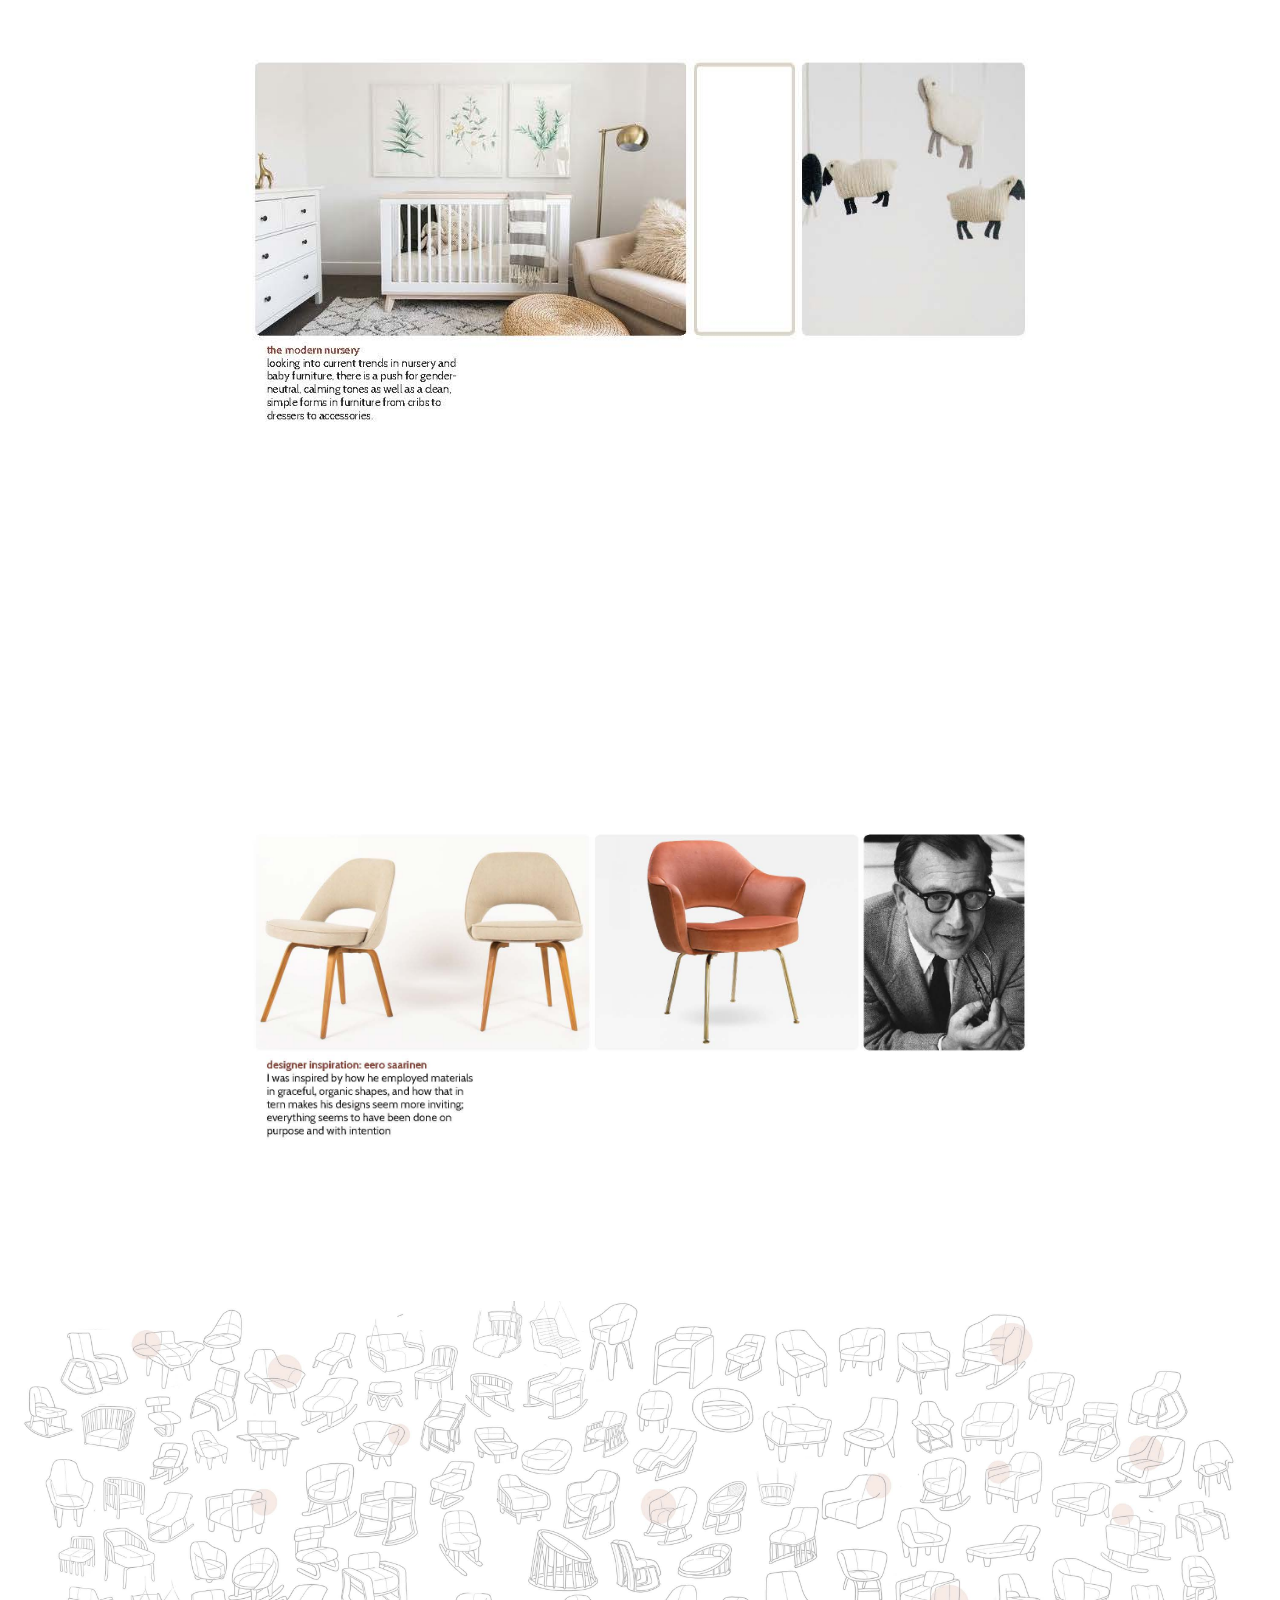
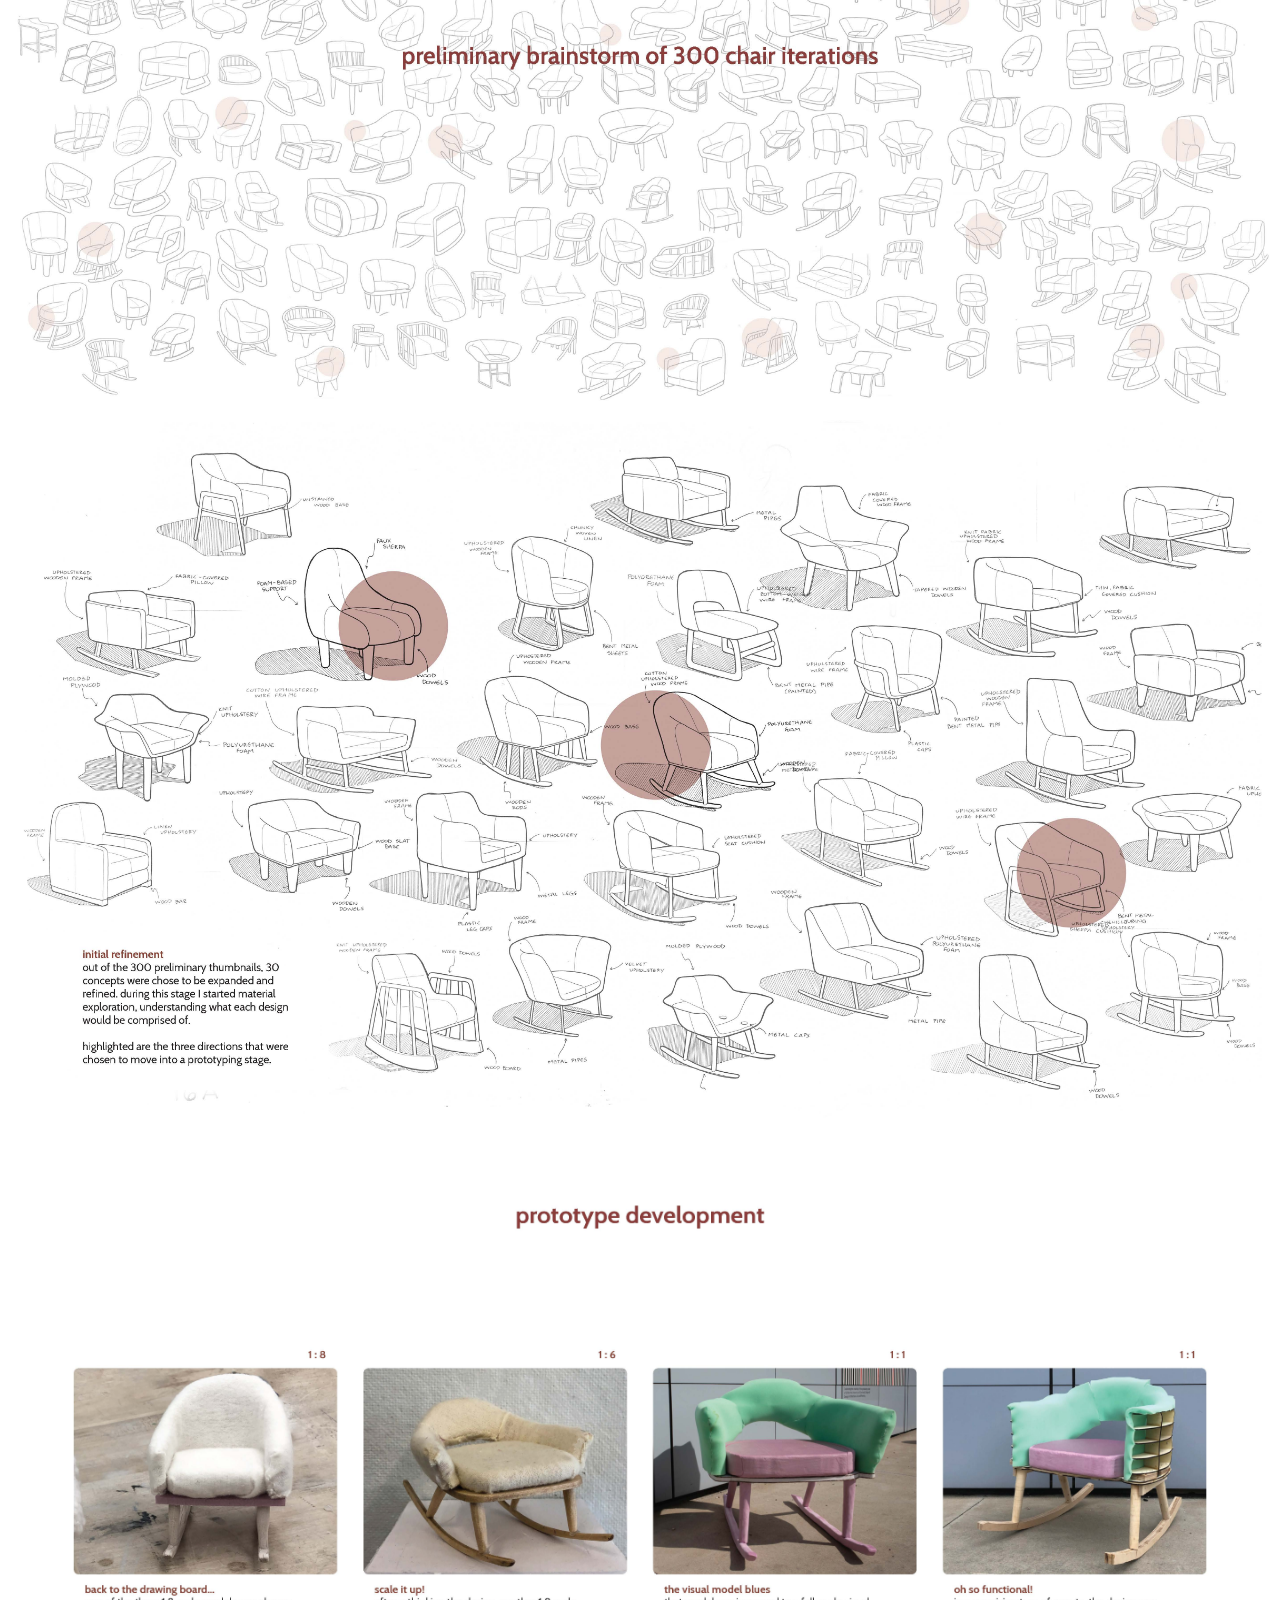
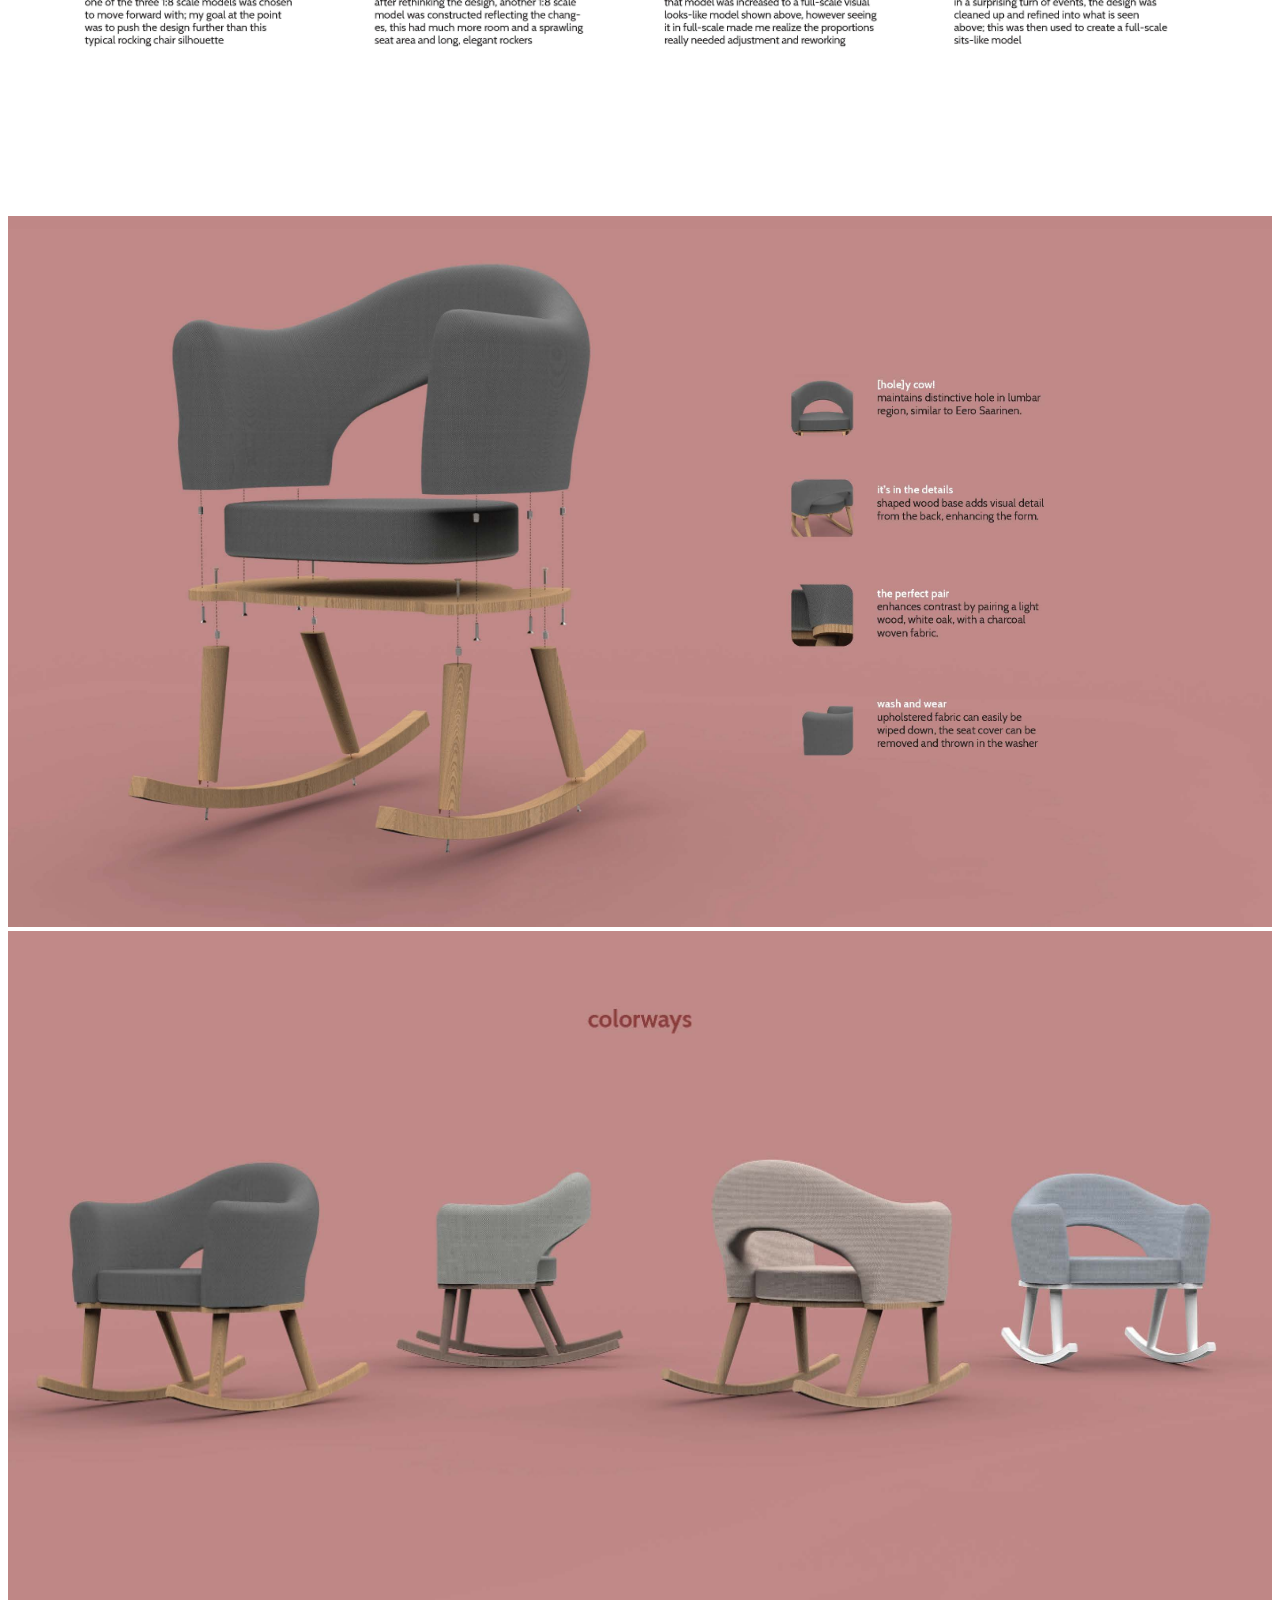
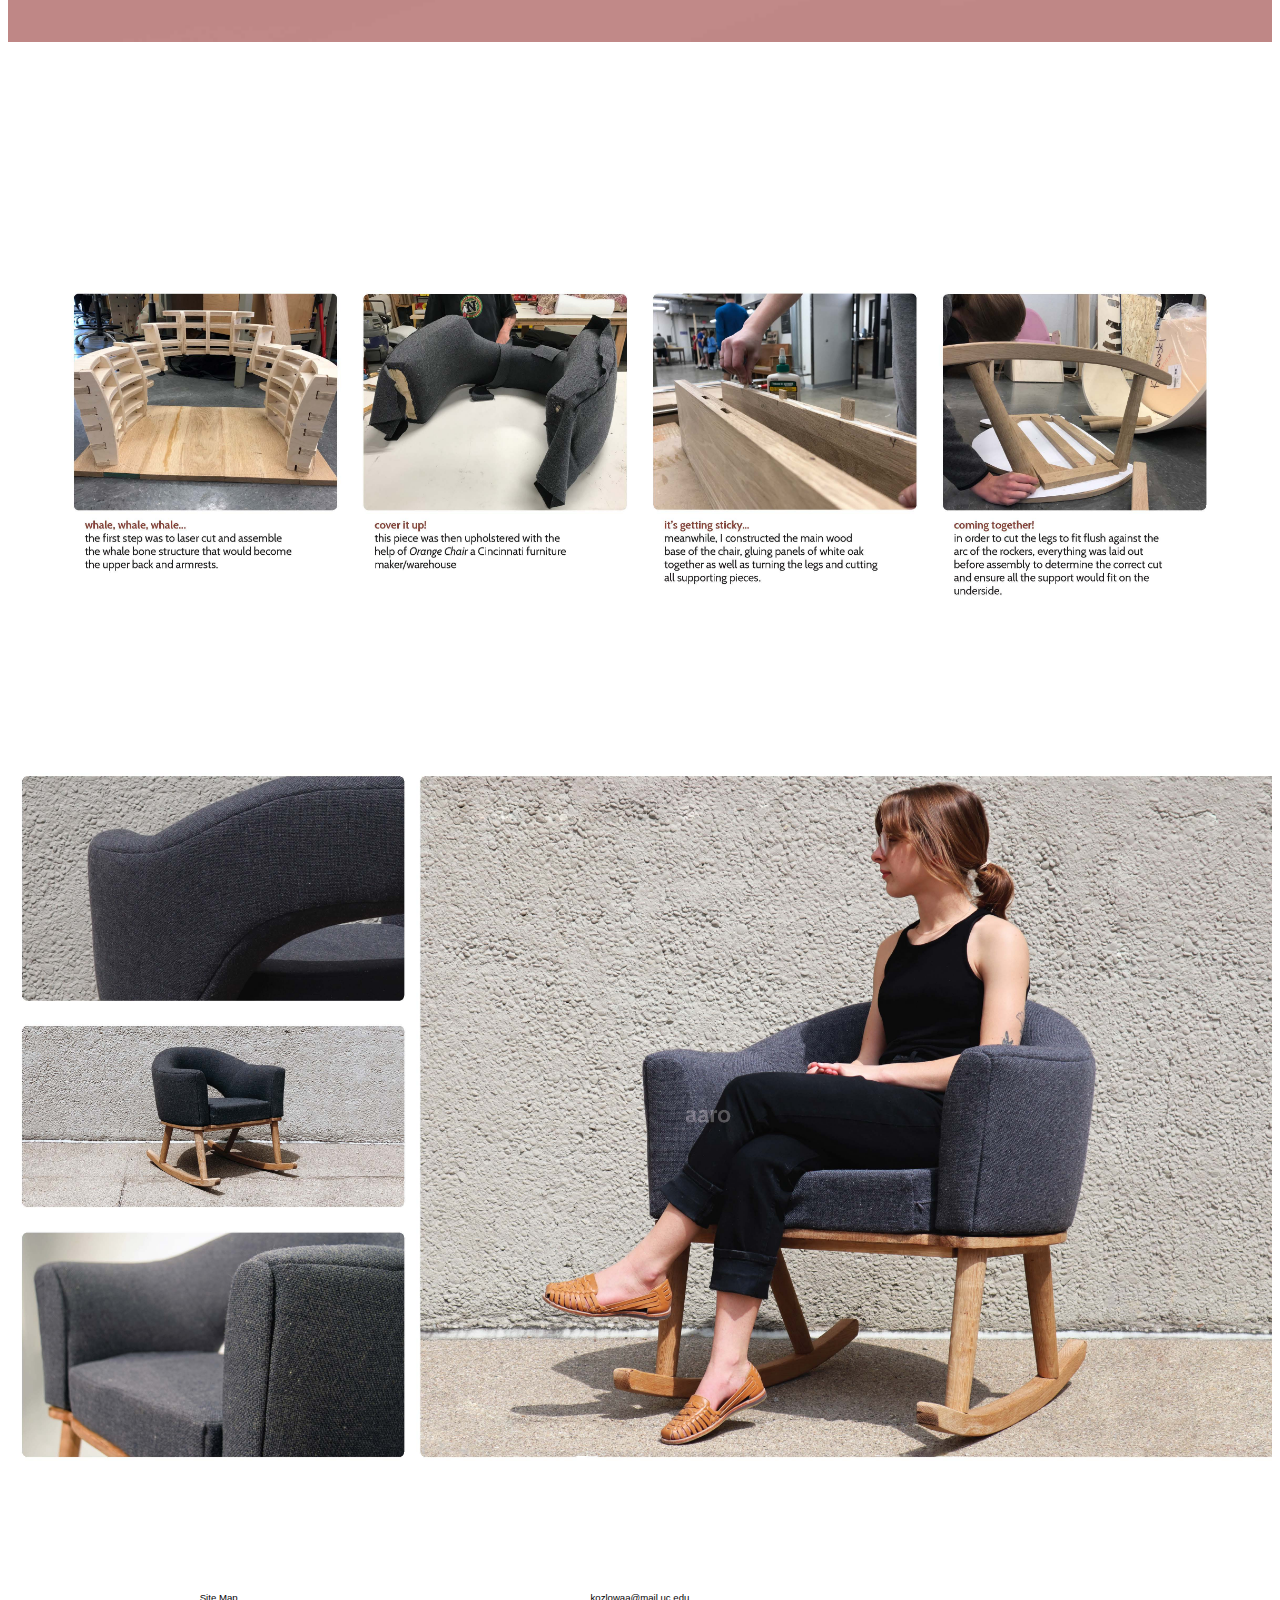
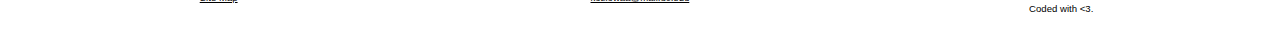
==== commit bd8e3ea0: "Add files via upload" ====
--- a/aaro.html
+++ b/aaro.html
@@ -21,7 +21,7 @@
     <ul>
     <li><a class="navDark" href="work.html">work</a></li>
     <li><a class="navDark" href="resume.html">resume</a></li>
-    <li><a class="navDark" href="aboutme.html">about me</a></li>
+    <li><a class="navDark" href="about-me.html">about me</a></li>
     <li><a class="navDark" href="contact.html">contact</a></li>
     </ul>
 </nav>
@@ -62,4 +62,4 @@
  
 </body>
 
-</html>
+</html>--- a/Kozlowski_Portfolio.css
+++ b/Kozlowski_Portfolio.css
@@ -1,13 +1,11 @@
 * {
-    font-family: "Montserrat", sans-serif;
+    font-family: "Nunito", sans-serif;
     box-sizing: border-box;
 }
 
 /********* Responsive Grid Sizing ***************/
 
 body {
-    margin-left: 4%;
-    margin-right: 4%;
     background-color: #FFFFFF;
 }
 
@@ -64,32 +62,43 @@
 }
 
 .logo {
-    background-image: url(Images/logo-color.svg);
-    background-repeat: no-repeat;
-}
-
-.logo:hover {
     background-image: url(Images/logo-line.svg);
     background-repeat: no-repeat;
 }
 
+header.project {
+    position: absolute;
+}
+
 div.logo {
-    width: 5.5vw;
-    height: 5.5vw;
+    width: 3vw;
+    height: 3vw;
     float: left;
-    margin: 1em;
+    margin: 1.45em;
 }
 
 nav {
     float: right;
+    z-index: 1;
+}
+
+nav.project {
+    position: fixed;
+    right: 0;
 }
 
 nav ul li{
     list-style-type: none;
     display:inline-block;
-    font-weight: 400;
-    font-size: 1vw;
-    padding: 1.45em;
+    font-weight: 200;
+    font-size: 1.2vw;
+    padding: 1.25em;
+}
+
+.full-bleed {
+    margin: 0;
+    display: block;
+    z-index: -1;
 }
 
 /********** Link Styling ****************/
@@ -103,19 +112,6 @@
     color: #000000;
 }
 
-a.navWhite:link {
-    color: #FFFFFF;
-    text-decoration: none;
-}
-
-a.navWhite:visited{
-    text-decoration: none;
-    display:inline-block;
-    font-weight: 400;
-    font-size: 1vw;
-    color: #FFFFFF;
-}
-
 a.click:link {
     text-decoration: underline;
     color: #000000;
@@ -130,10 +126,6 @@
     color: #F73959;
 }
 
-a.navDark:active, a.click:active, a.navWhite:active{
-    color: #7AC7C3;
-}
-
 a.company:link, a.company:visited {
     color: #F73959;
     text-decoration: none;
@@ -144,10 +136,6 @@
     text-decoration: underline;
 }
 
-a.company:active {
-    color: #7AC7C3;
-}
-
 a.overlay:link {
     color: #FFFFFF;
     text-decoration: none;
@@ -157,21 +145,49 @@
     text-decoration: none;
 }
 
+a.active {
+    font-weight: 600;
+}
+
 /************* Home Page Styling ******************/
 
+
 #home-text {
-    font-size: 8vw;
+    font-size: 3em;
     font-weight: 500;
     margin: 0;
-    margin-bottom: 30px;
+}
+
+#pronounciation {
+    display: none;
+    font-weight: 200;
+    font-size: .4em;
+    z-index: 2;
+    position: fixed;
+    transform: translateX(0, 80px);
+    transition: .5s ease;
+}
+
+#name:hover #pronounciation {
+    opacity: 1;
+    display: inline-block;
+    transform: translateX(0, 80px);
+    transition: .5s ease;
 }
 
 #home-div {
-    margin-top: 7em;
+    margin: 8em 0;
+    text-align: center;
+}
+
+.description {
+    font-size: 1.2em;
+    font-weight: 200;
+    margin: 0 10em;
 }
 
 .text_1, .text_2, .text_3 {
-    font-size: 8vw;
+    font-size: 2.5vw;
     font-weight: 500;
     color: #FFCECE;
     display: inline-block;
@@ -241,11 +257,6 @@
     20%, 80% {
         opacity: 1;
     }
-}
-
-body.home {
-    background-color: #353535;
-    color: #FFFFFF; 
 }
 
 #index {
@@ -358,15 +369,19 @@
     line-height: 1.4;
 }
 
+#space {
+    margin: 4em;
+}
 /******************** About Me Page Styling *********************/
 
 .profile-image {
-    height: 40vw;
-    border-radius: 12px;
-    margin-right: 5vw;
-    width: 35%;
+    height: 33em;
+    border-radius: 20px;
+    margin-left: 4em;
+    width: 24em;
     overflow: hidden;
     position: relative;
+    box-shadow:  5px 5px 25px #d0d0d0;
 }
 
 .profile-pic {
@@ -376,6 +391,16 @@
     height: 100%;
     top: 0;
     left: 0;
+}
+
+.body-text {
+    font-weight: 200;
+    font-size: 1.2em;
+}
+
+.intro {
+    font-weight: 500;
+    font-size: 3em;
 }
 
 #aboutText {
@@ -425,77 +450,24 @@
     height: 4vw;
 }
 
-/************* Contact Page Styling ****************/
-
-#contact-email-icon {
-    background-image: url(Images/mail-icon.svg);
-    background-repeat: no-repeat;
-    width: 7.5vw;
-    height: 5.5vw;
-    margin: 2vw auto;
-}
-
-#contact-phone-icon {
-    background-image: url(Images/phone-icon.svg);
-    background-repeat: no-repeat;
-    width: 7.5vw;
-    height: 5.5vw;
-    margin: 2vw auto;
-}
-
-#contact-location-icon {
-    background-image: url(Images/location-icon.svg);
-    background-repeat: no-repeat;
-    width: 7.5vw;
-    height: 5.5vw;
-    margin: 2vw auto 1vw;
-}
-.contact-card {
-    text-align: center;
-}
-
-form {
-    margin: 15px 0;
-}
-
-#message {
-    background-color: rgba(35, 35, 35, 10%);
-    height: 150px;
-    border-radius: 2px;
-    padding: 5px;
-    margin: 1vw 0;
-    border: 0px;
-    color: rgba(35, 35, 35, 60%);
-    font-size: 1.25vw;
-    resize: vertical;
-    max-height: 500px;
-}
-
-#fname, #lname, #email {
-    background-color: rgba(35, 35, 35, 10%);
-    height: 3vw;
-    border-radius: 2px;
-    padding: 5px;
-    margin: 1vw 1vw 1vw 0;
-    border: 0px;
-    color: rgba(35, 35, 35, 60%);
-    font-size: 1.25vw;
-}
-
-label {
-    display: none;
-}
-
 /************* Work Page Styling ****************/
 
 .work-card {
     position: relative;
-    height: 25vw;
-    width: 35vw;
+    height: 30vw;
+    width: 30vw;
     margin: 10px;
-    border-radius: 5px;
+    border-radius: 15px;
     overflow: hidden;
     text-align: center;
+    box-shadow:  5px 5px 25px #d0d0d0;
+}
+
+.work-card:hover {
+    box-shadow:  5px 5px 35px #d0d0d0;
+    transform: translate(0, -30px, 2);
+    transform: scale(1.01);
+    transition: .25s ease;
 }
 
 .image {
@@ -517,7 +489,6 @@
     width: 100%;
     opacity: 0;
     transition: .5s ease;
-    background-image: radial-gradient( rgba(0,0,0,.2), rgba(0,0,0,.4));
 }
 
 .text {
@@ -593,17 +564,24 @@
 @media only screen and (max-width: 37.5em) {
     
     * {
-        font-family: "Montserrat", sans-serif;
+        font-family: "Nunito", sans-serif;
         box-sizing: border-box;
     }
 
+    .mobile-description {
+        margin: 1em;
+        font-size: 1em;
+    }
+    
     .mobile-resume {
         width: 80%;
         margin: 0 10%;
     }
     
     .mobile-work-card {
-        width: 100%;
+        width: 80%;
+        height: 8em;
+        margin: 1em 10%;
     }
     
     .image {
@@ -613,25 +591,25 @@
         top: -40%;
     }
     
-    .col-1 {
-        display: none;
-    }
-    
     div.logo {
-        width: 10vw;
-        height: 10vw;
+        width: 5vw;
+        height: 5vw;
         float: left;
     }
     
     nav ul li{
-        font-weight: 400;
-        font-size: 2vw;
+        font-weight: 200;
+        font-size: .5em;
         padding: 2em 1em;
     }
     
     #home-text {
-        font-size: 10vw;
-        margin-bottom: 10px;
+        font-size: 2.5em;
+    }
+    
+    #home-div {
+        margin: 4em 0;
+        text-align: center;
     }
     
     #index {
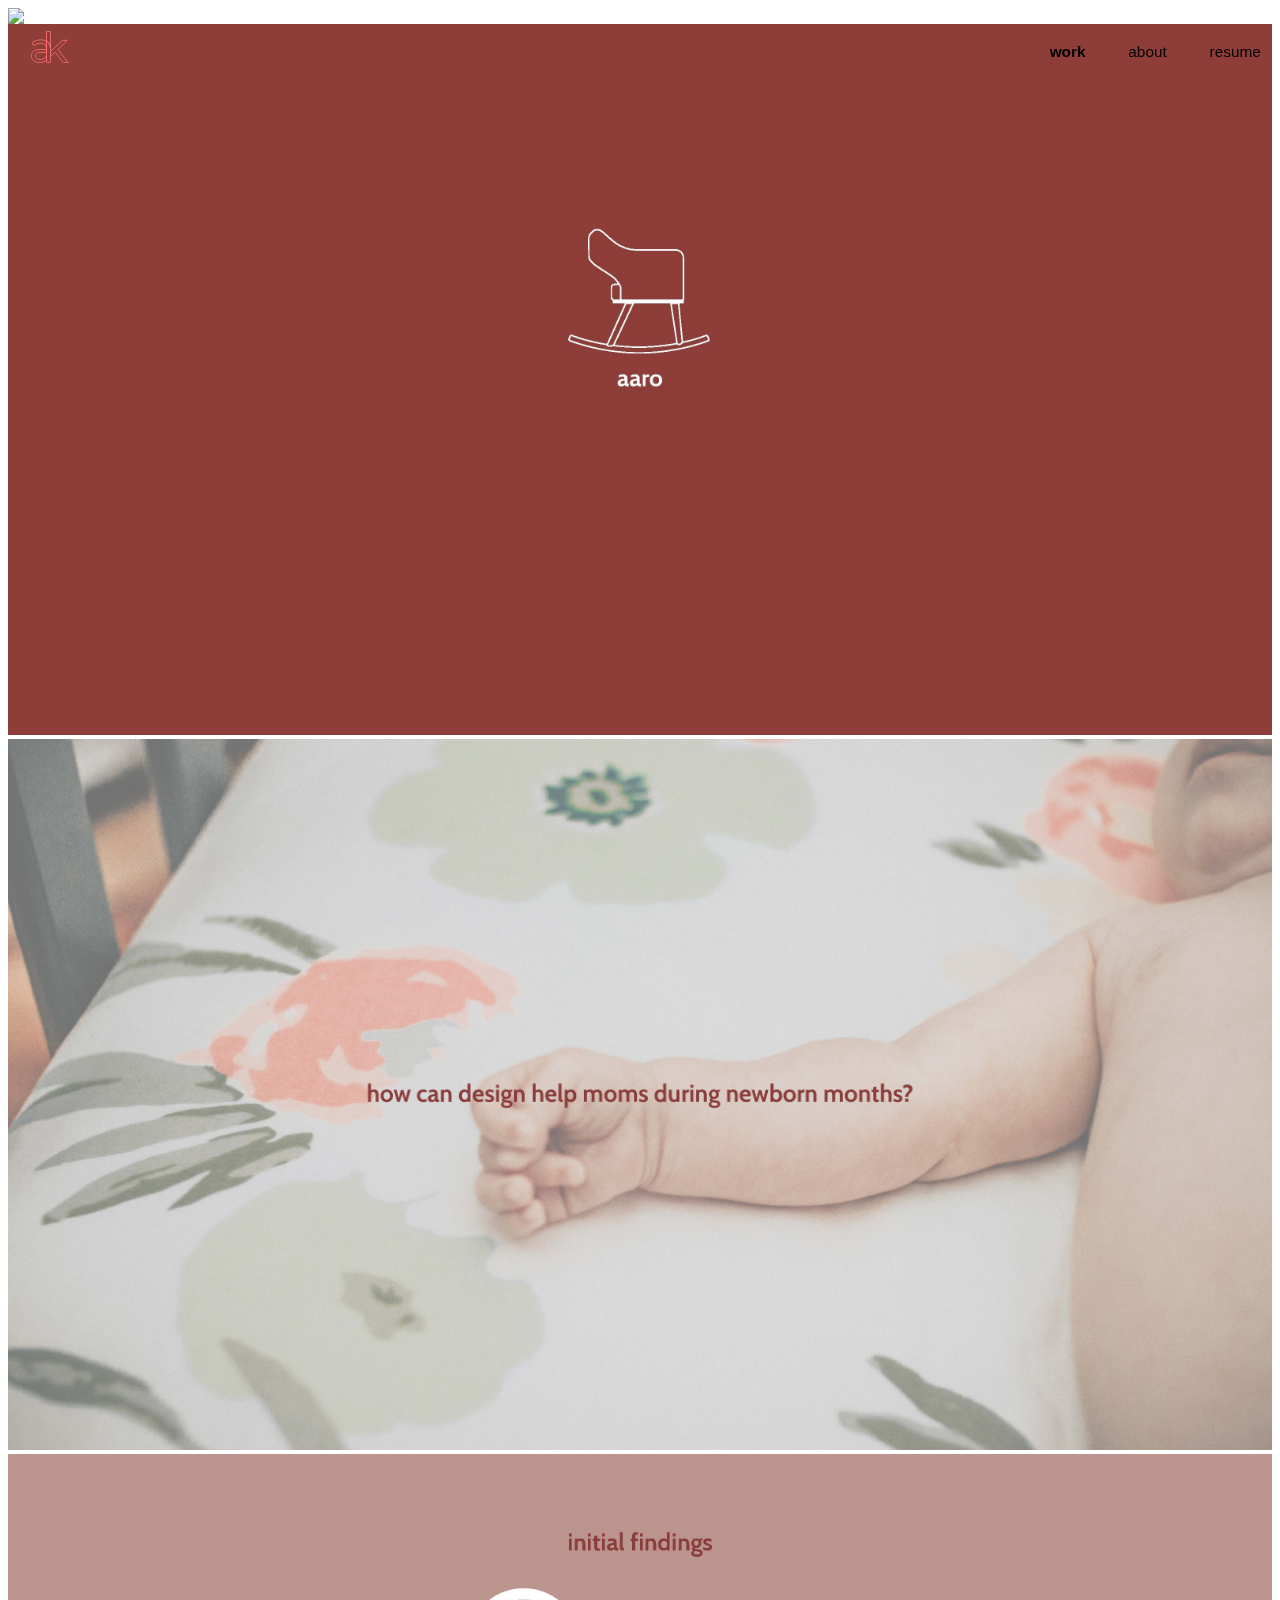
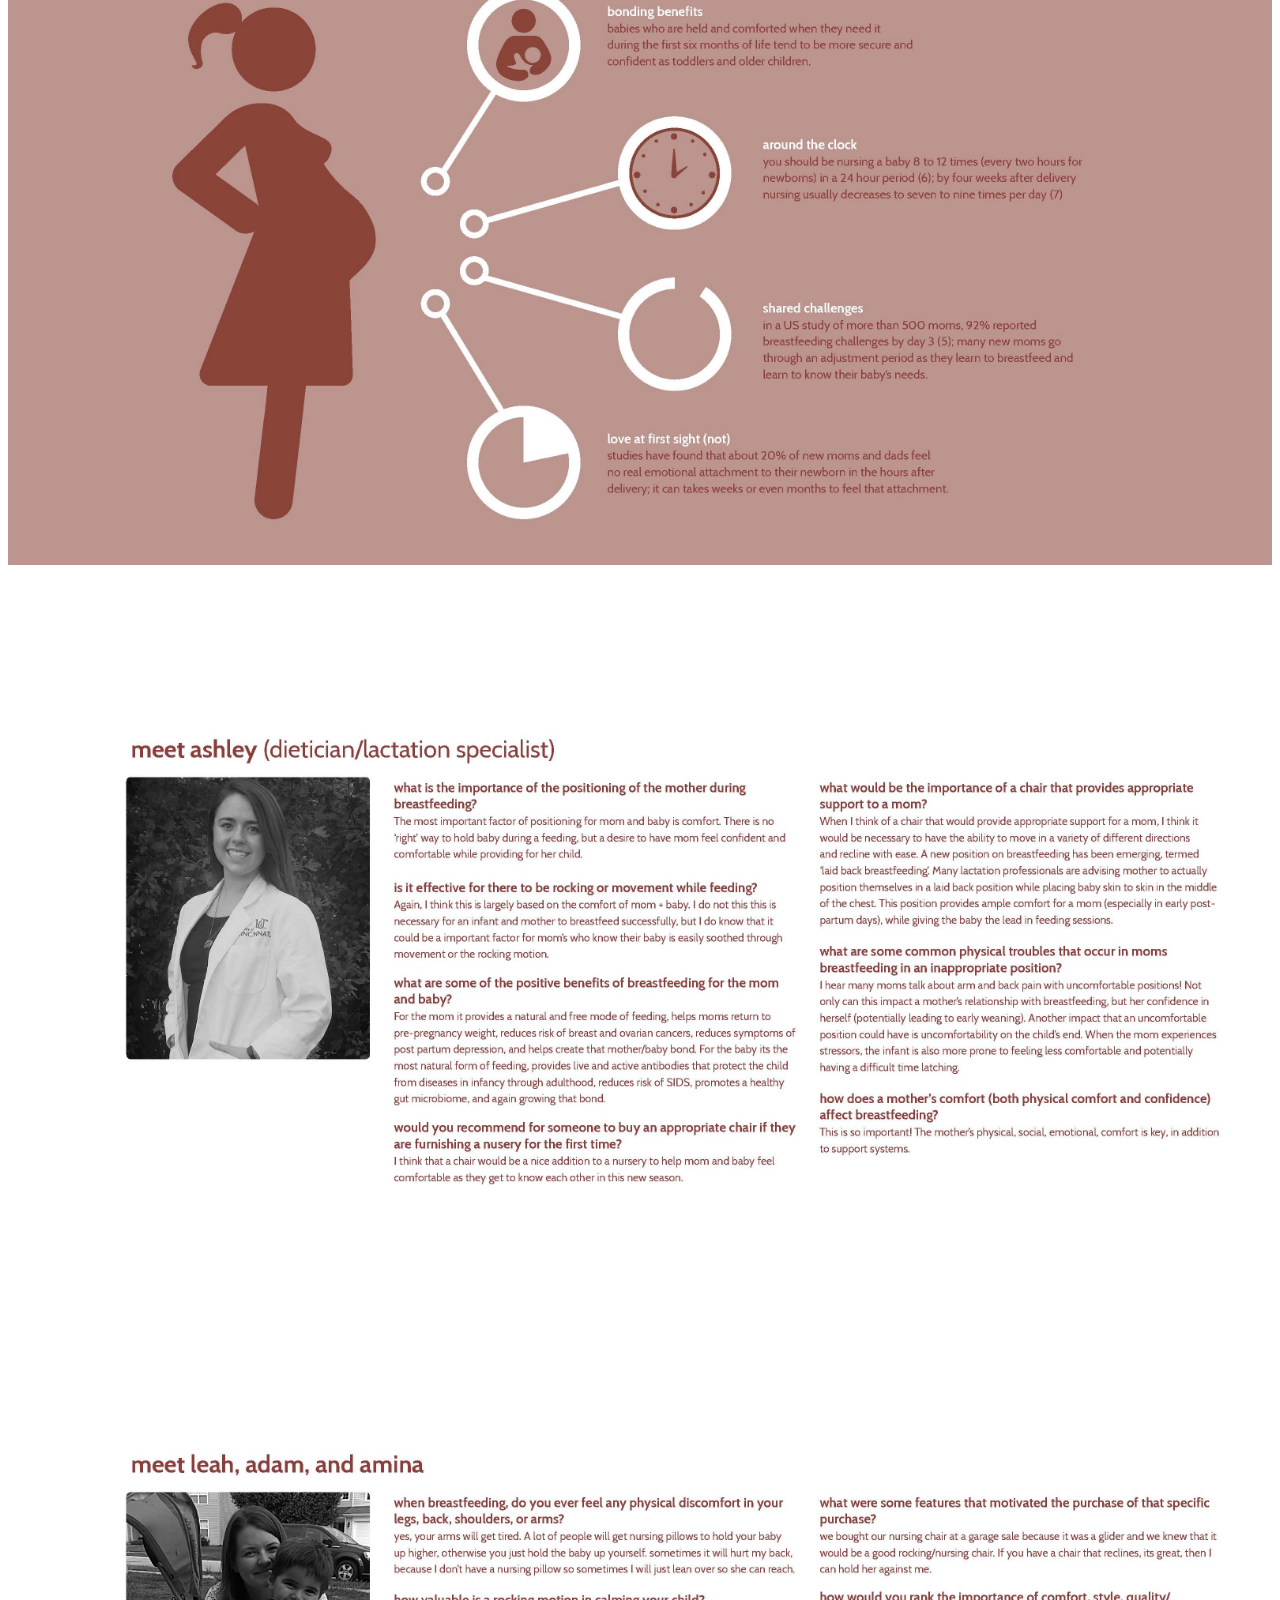
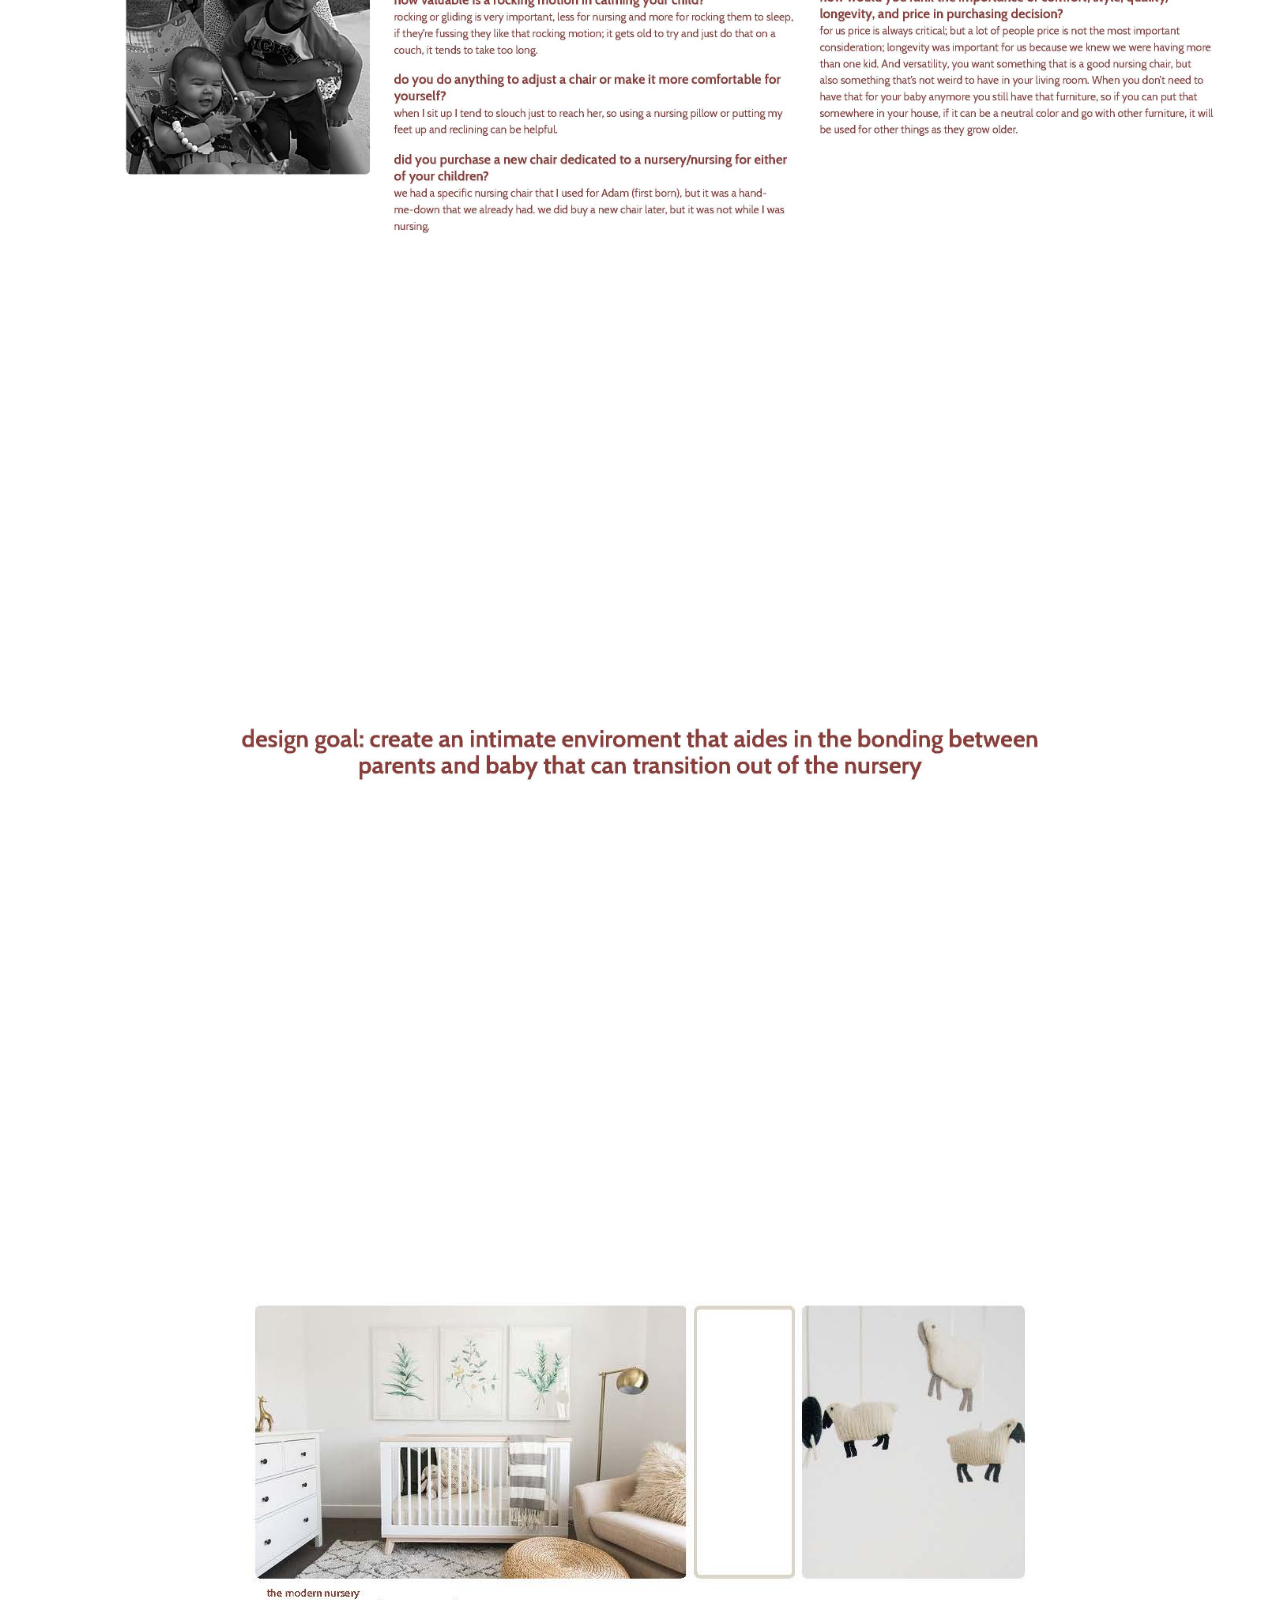
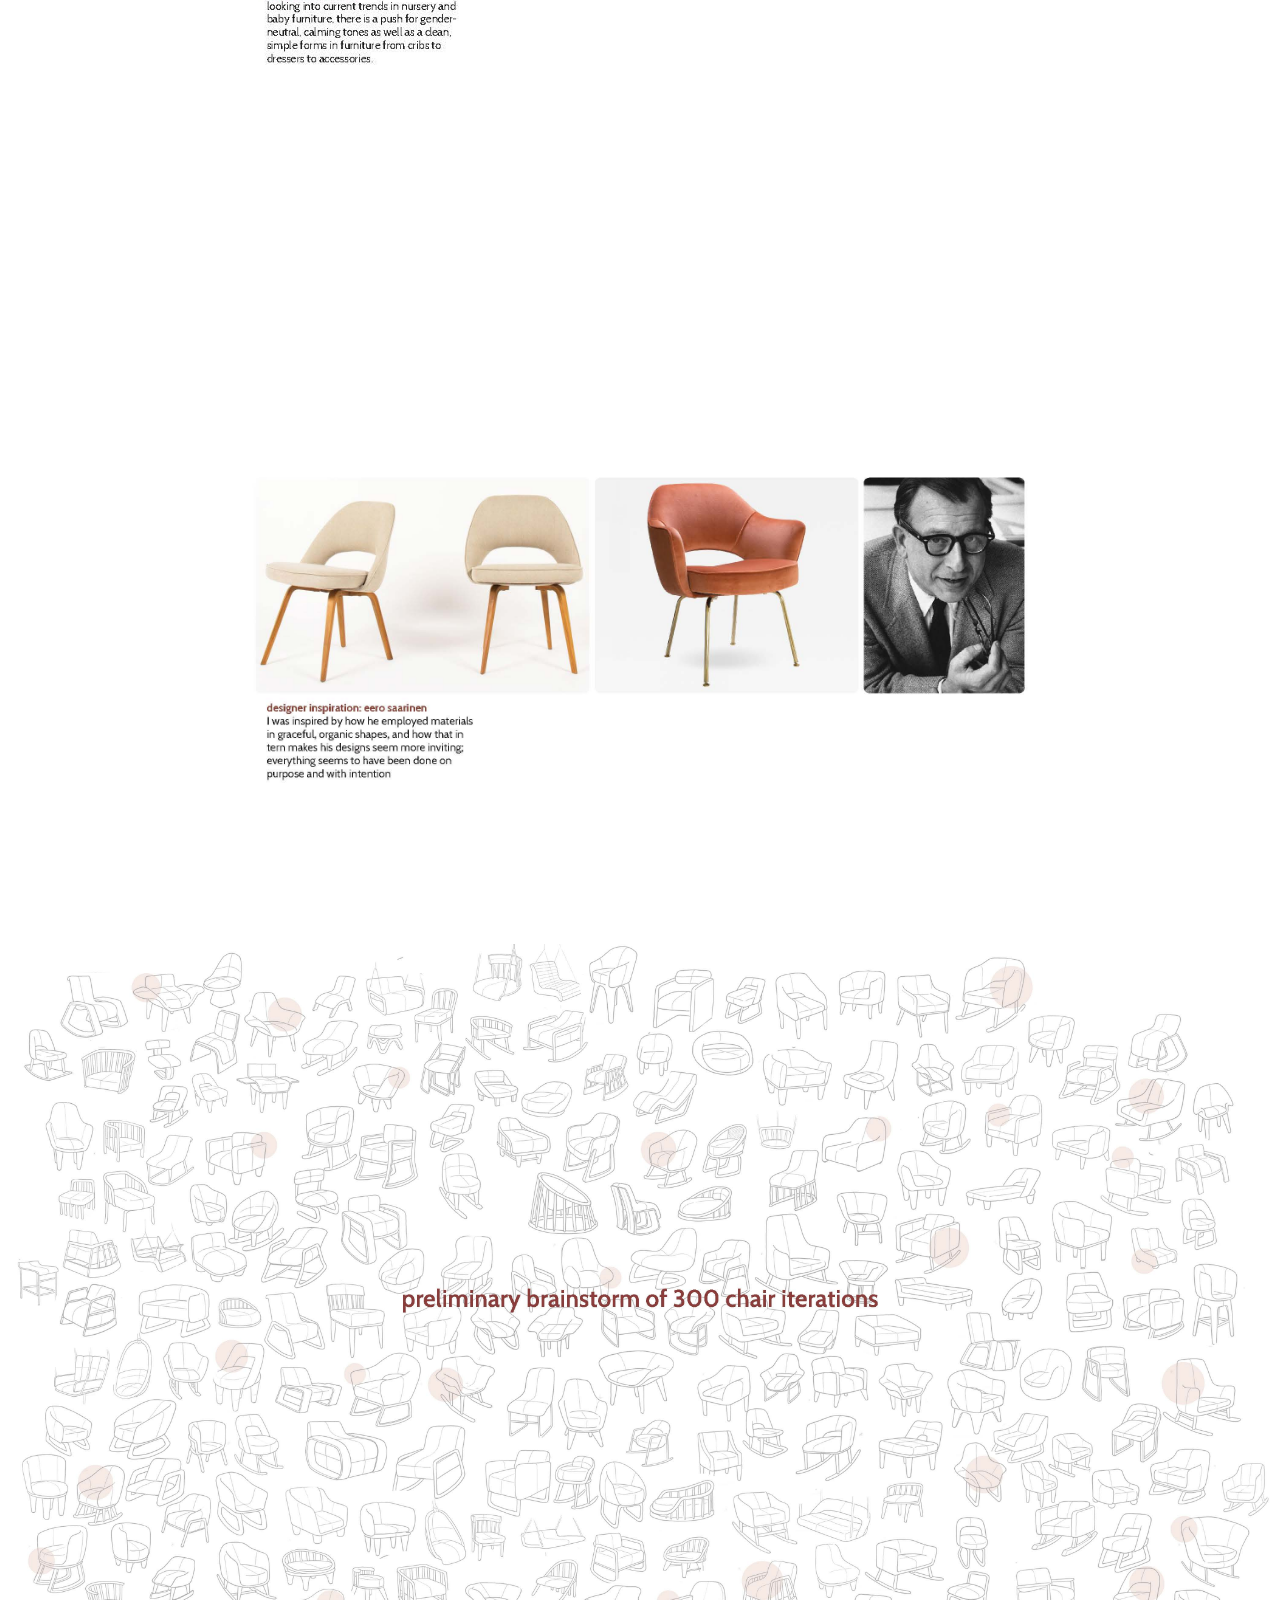
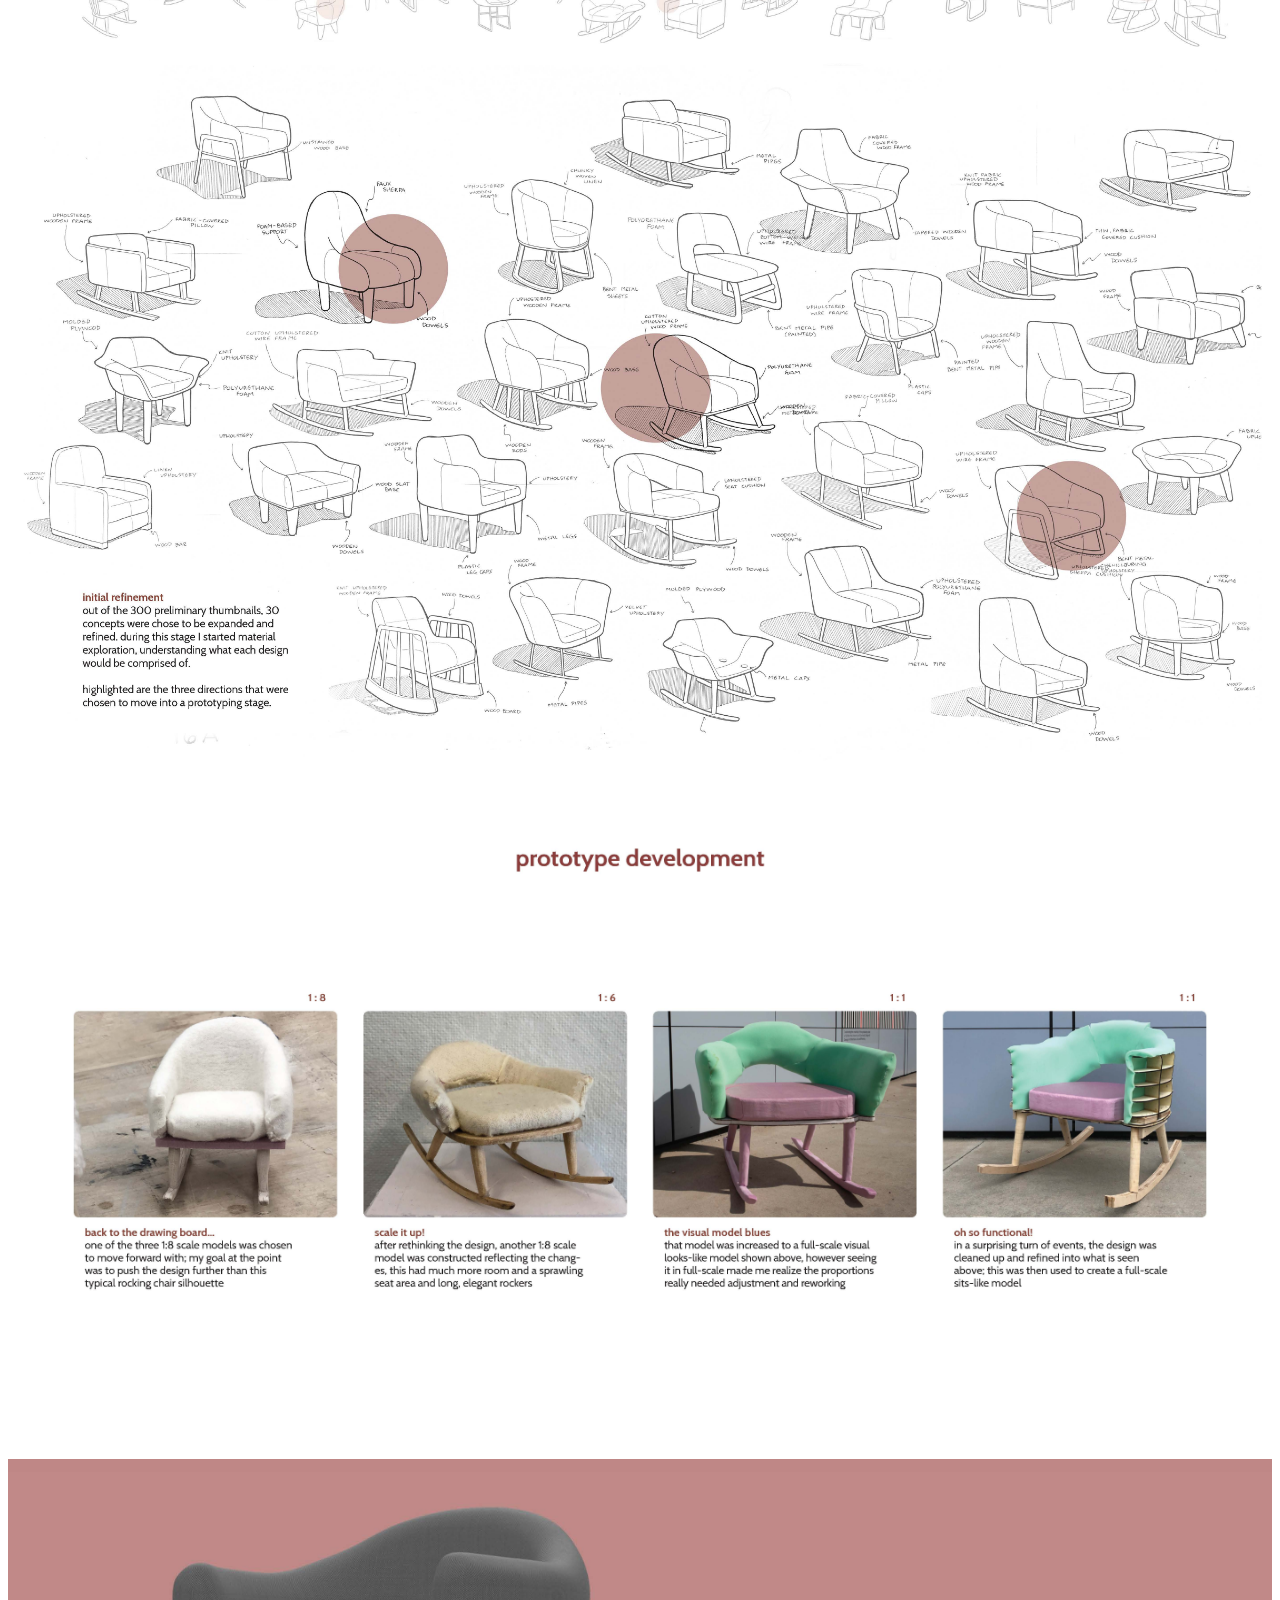
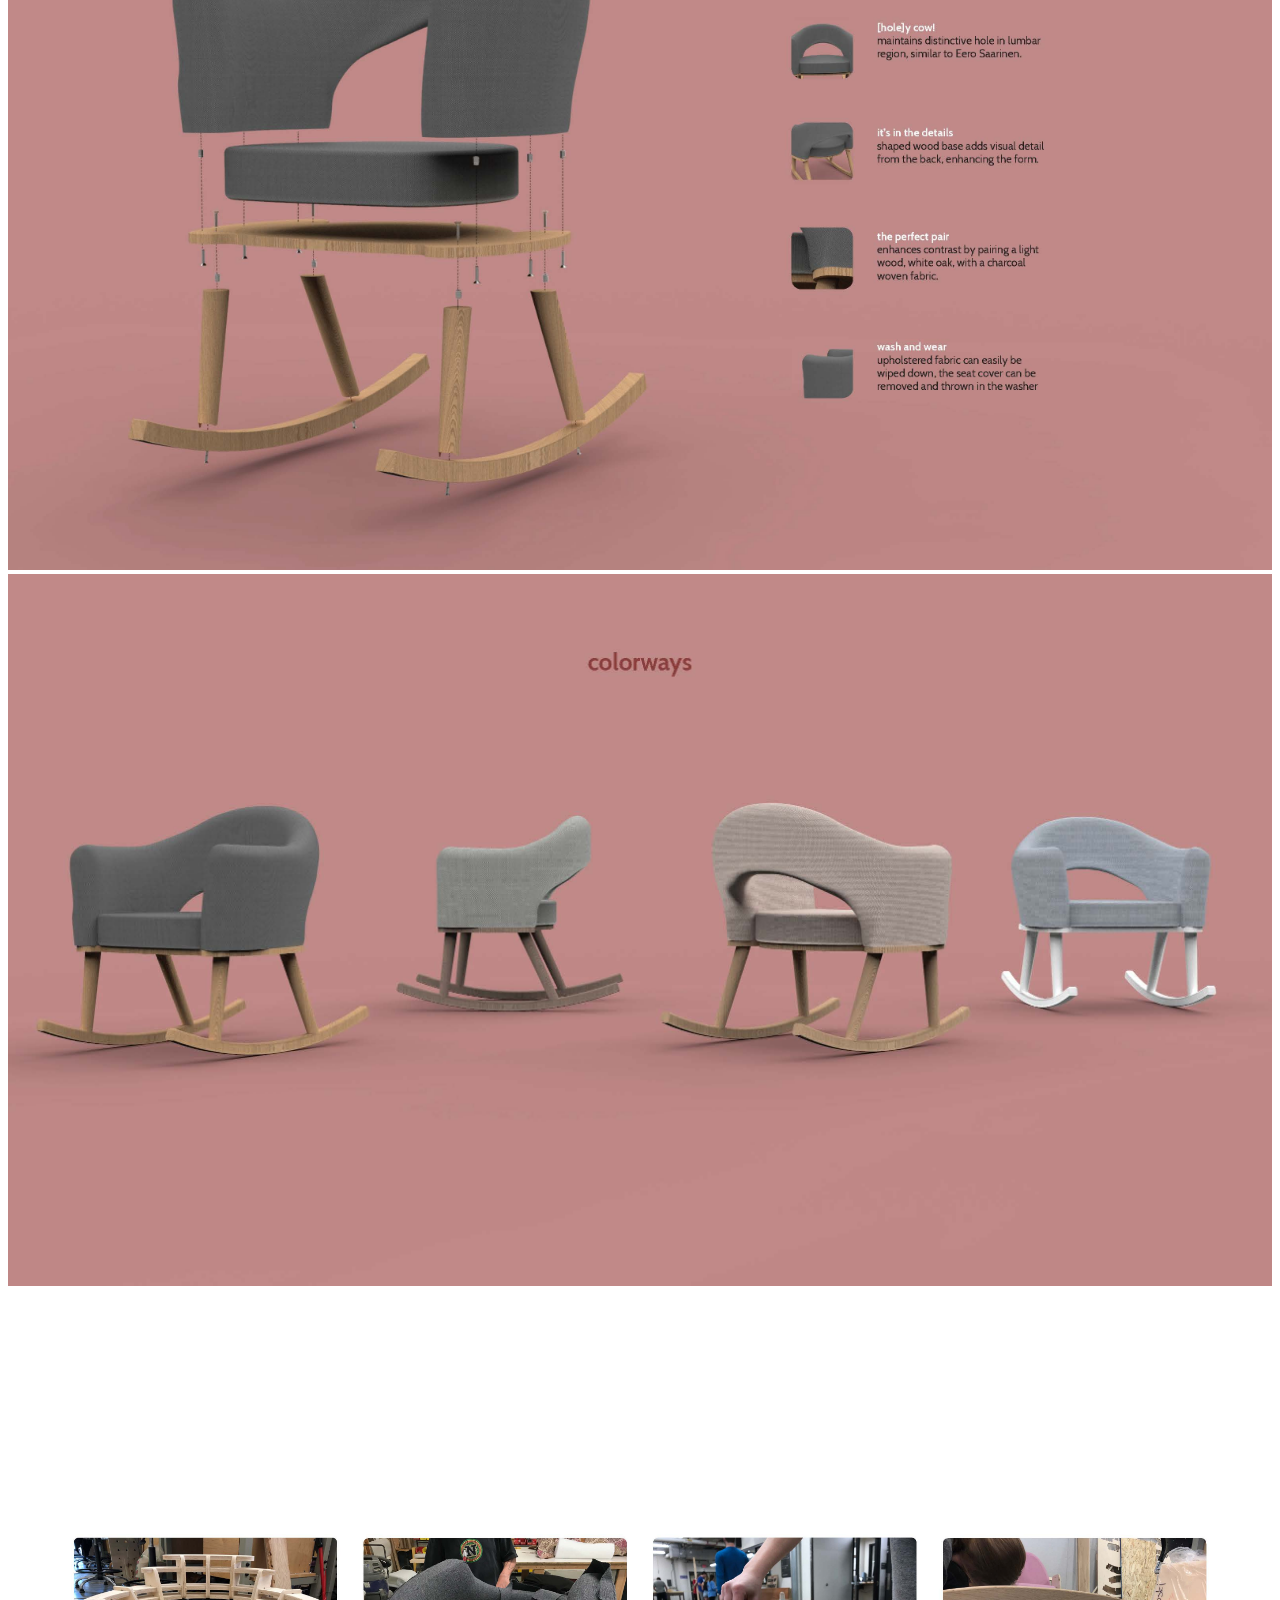
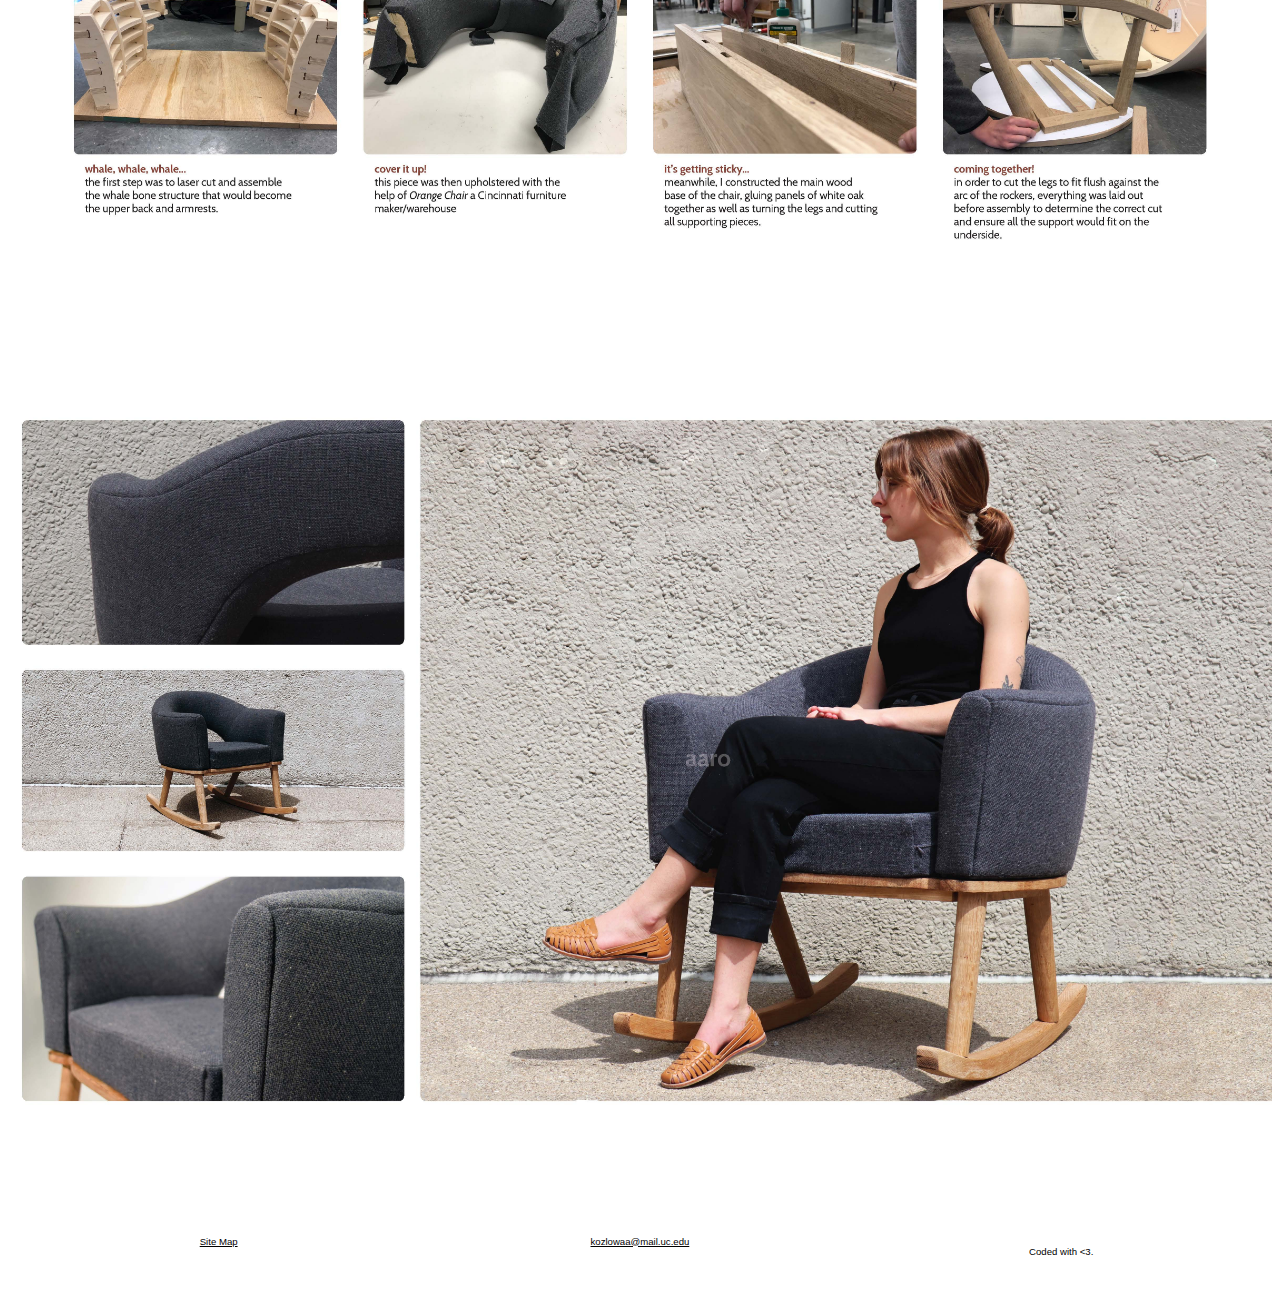
==== commit bfe7bb32: "Add files via upload" ====
--- a/aaro.html
+++ b/aaro.html
@@ -15,26 +15,19 @@
     
 <body>
     
-<header>
+<header class="project">
 <a href="index.html"><div class="logo"></div></a>
-<nav>
+<nav class="project">
     <ul>
-    <li><a class="navDark" href="work.html">work</a></li>
-    <li><a class="navDark" href="resume.html">resume</a></li>
-    <li><a class="navDark" href="about-me.html">about me</a></li>
-    <li><a class="navDark" href="contact.html">contact</a></li>
+    <li><a class="navDark active" href="index.html">work</a></li>
+    <li><a class="navDark" href="about-me.html">about</a></li>
+    <li><a class="navDark" href="Kozlowski-Resume-2020.pdf" target="_blank">resume</a></li>
     </ul>
 </nav>
 </header>
     
 <main>
-    <div class="row">
-        <div class="col-1"></div>
-        <div class="col-4 page-title-mobile">
-            <h1 class="page-title">aaro</h1>
-        </div>
-        <p class="col-7 subtext-mobile" id="title-subtext-work">A chair designed to support and help with the transition to <br>parenthood, for breastfeeding mothers. Aiming to help improve <br>and encourage the bonding process post-partum.</p>
-    </div>
+    <img class="full-bleed" src="Images/aaro/Title_Artboard%201%20copy%202.png">
     <img class="col-12" src="Images/aaro/portfolio_kozlowski_Page_04.jpg" alt="graphic icon of a rocking chair">
     <img class="col-12" src="Images/aaro/portfolio_kozlowski_Page_05.jpg" alt="baby laying in crib with text 'how can design help moms during newborn months?'">
     <img class="col-12" src="Images/aaro/portfolio_kozlowski_Page_06.jpg" alt="initial findings from research covering bonding between mothers and newborns">
--- a/Kozlowski_Portfolio.css
+++ b/Kozlowski_Portfolio.css
@@ -147,6 +147,22 @@
 
 a.active {
     font-weight: 600;
+}
+
+#slides {
+    font-family: "Source Sans Pro";
+    font-style: italic;
+    color: #000000;
+    font-weight: 300;
+}
+
+a.navWhite:link {
+    text-decoration: none;
+    color: #FFFFFF;
+}
+
+a.navWhite:visited {
+    color: #FFFFFF;
 }
 
 /************* Home Page Styling ******************/
